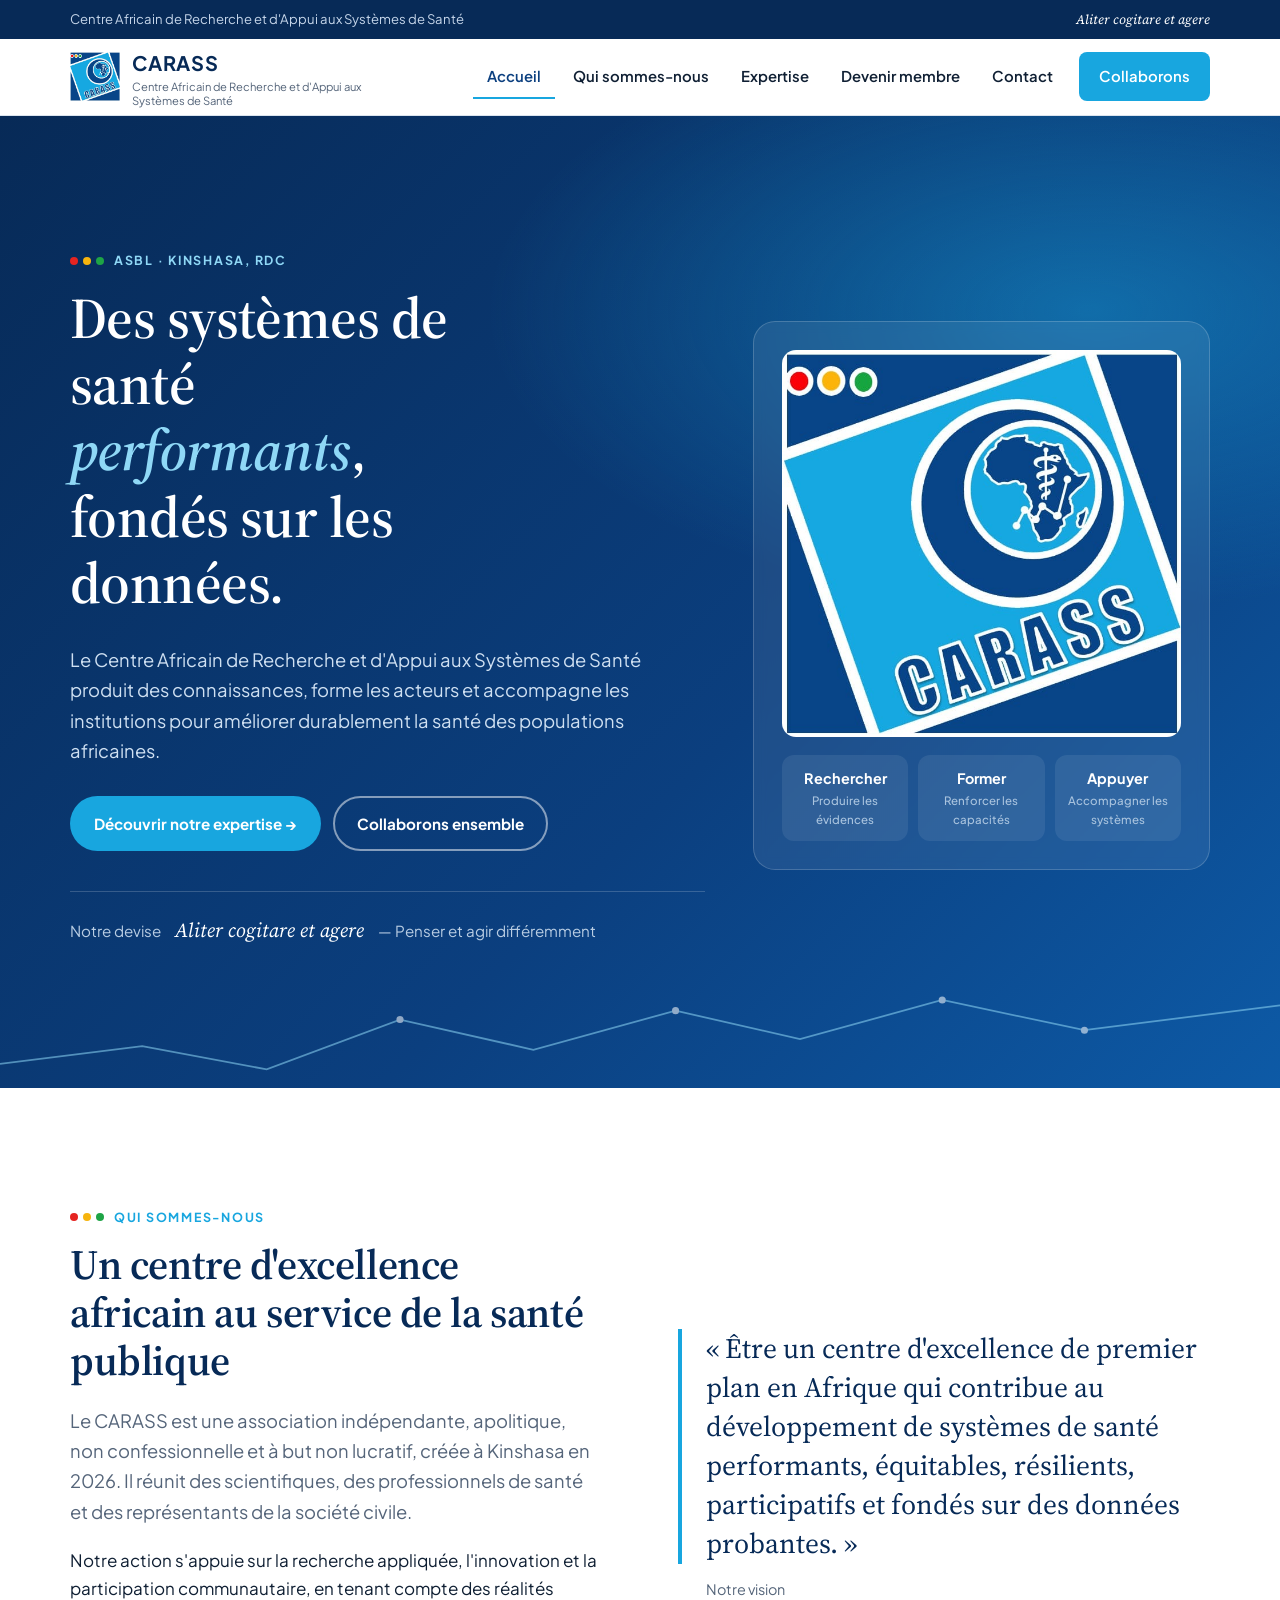
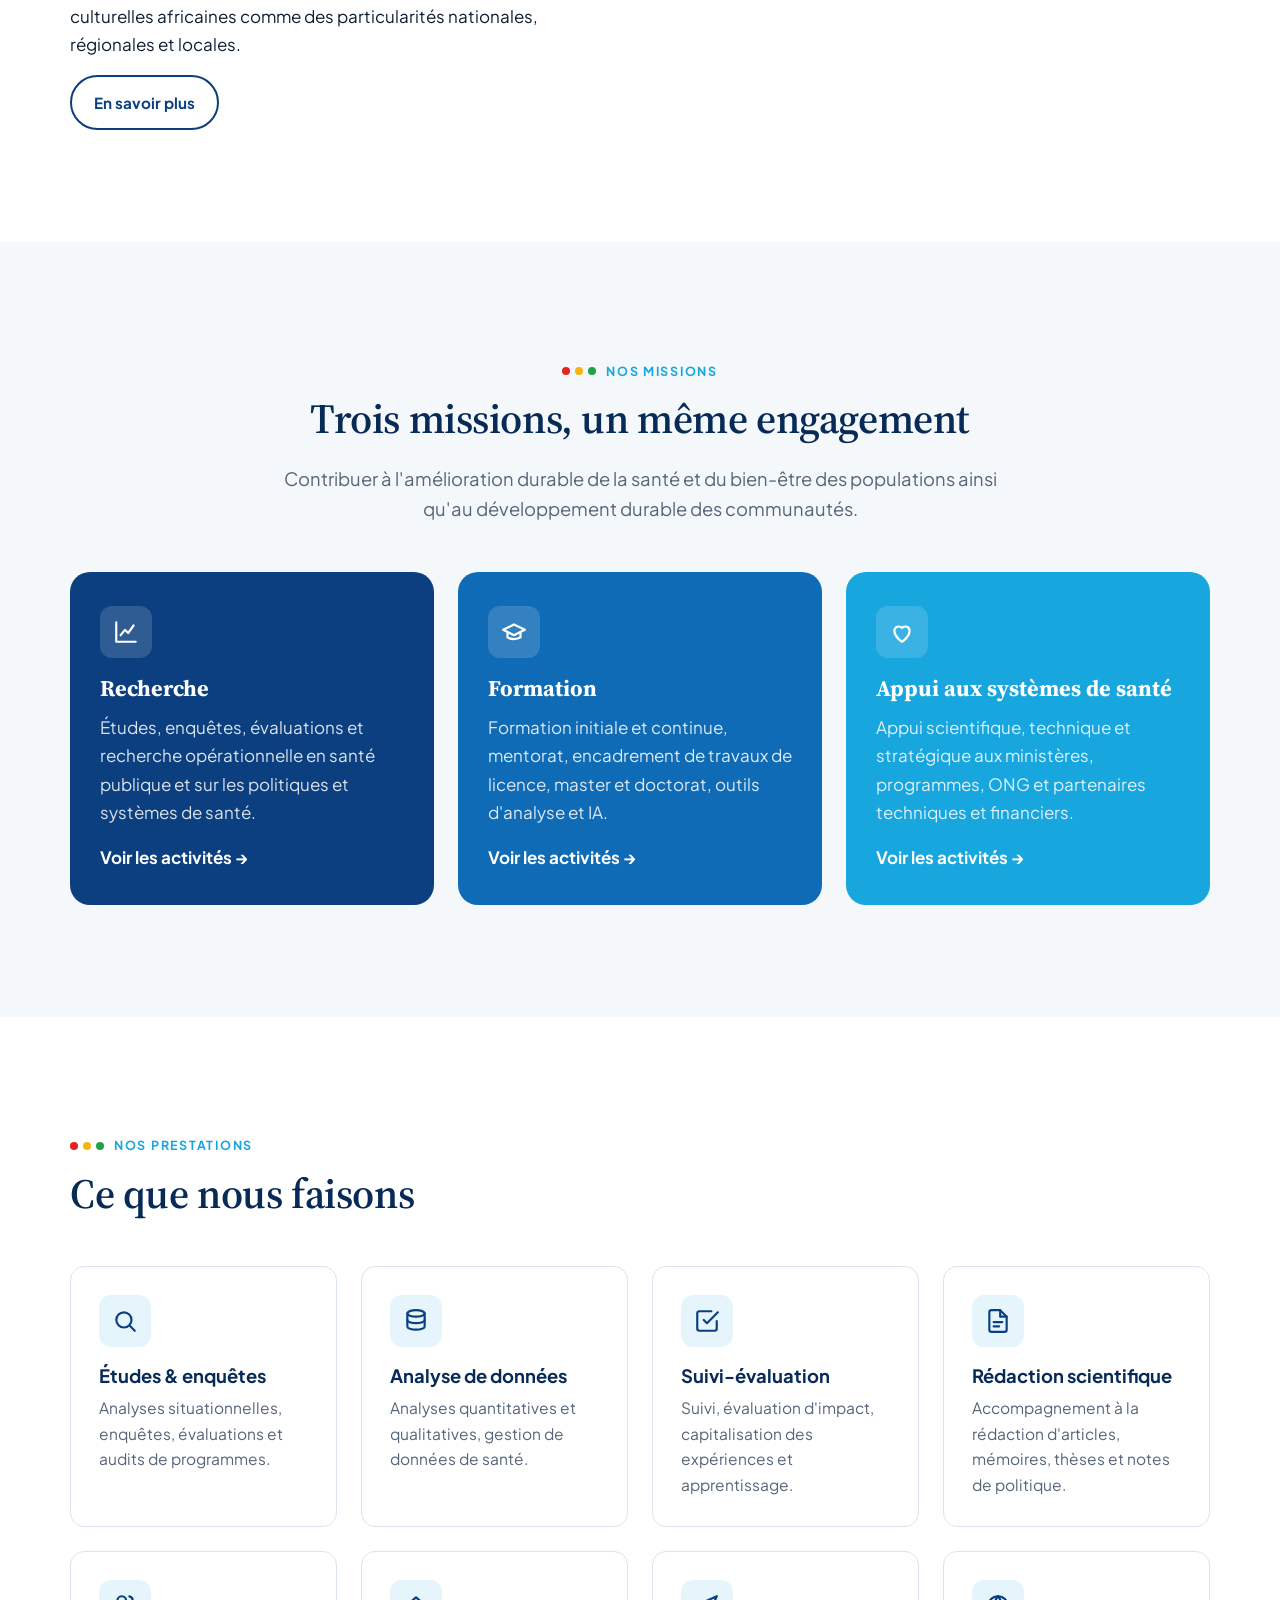
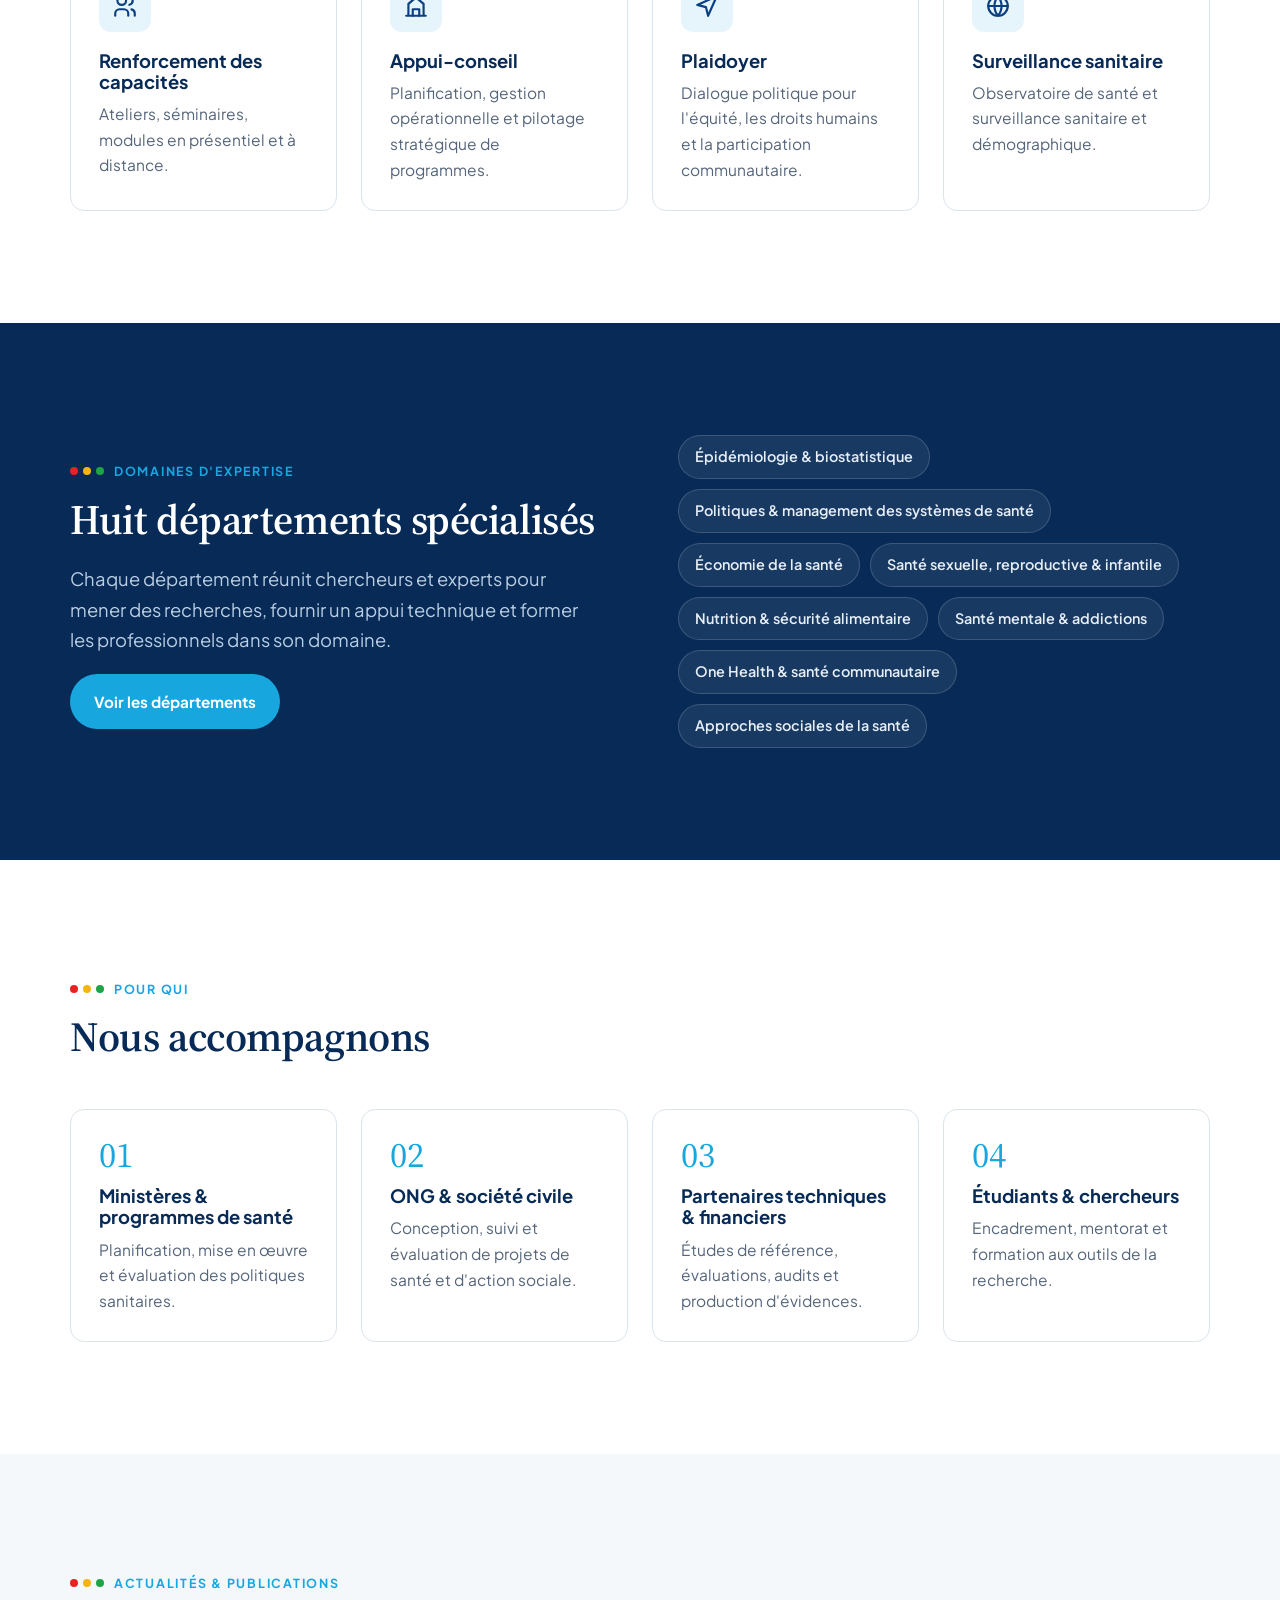
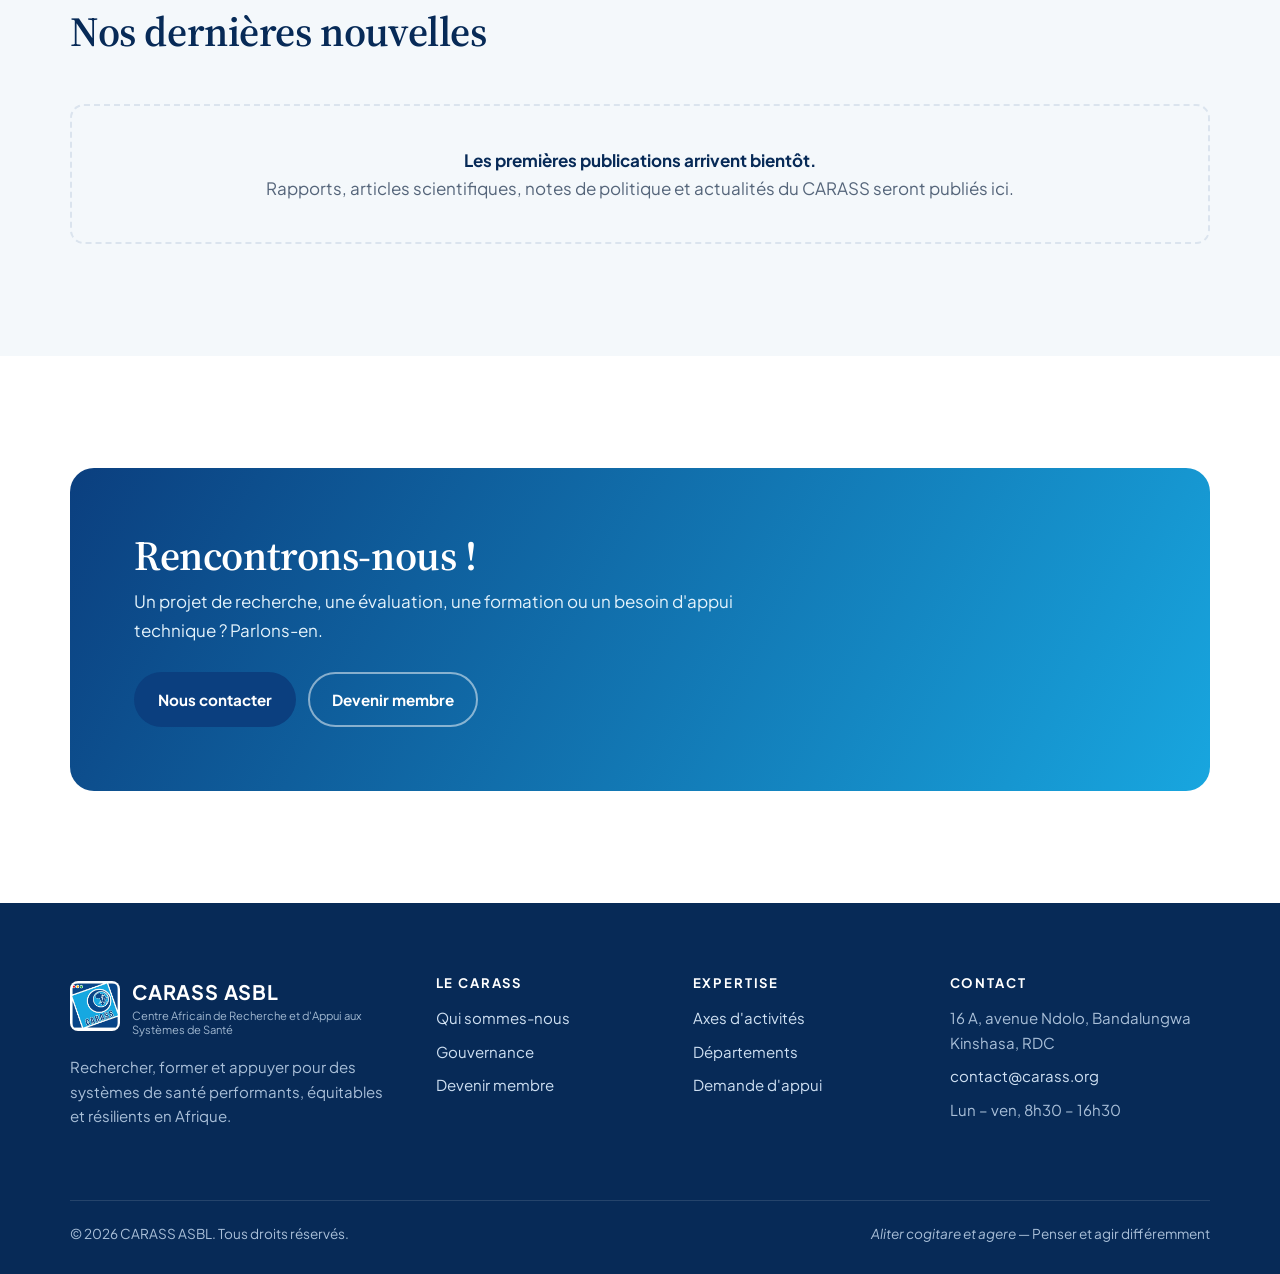
==== index.html @ b2ff38f4 "Site web CARASS ASBL Co-Authored-By: Claude Opus 5.5 <noreply@anthropic.com>" ====
<!doctype html>
<html lang="fr">
<head>
<meta charset="utf-8">
<meta name="viewport" content="width=device-width, initial-scale=1">
<title>Accueil · CARASS ASBL</title>
<meta name="description" content="Centre Africain de Recherche et d'Appui aux Systèmes de Santé (CARASS ASBL) — recherche, formation et appui aux systèmes de santé en RDC et en Afrique.">
<link rel="icon" href="assets/logo.jpg">
<link rel="preconnect" href="https://fonts.googleapis.com">
<link rel="preconnect" href="https://fonts.gstatic.com" crossorigin>
<link href="https://fonts.googleapis.com/css2?family=Plus+Jakarta+Sans:wght@400;500;600;700&family=Source+Serif+4:ital,opsz,wght@0,8..60,500;0,8..60,600;1,8..60,500&display=swap" rel="stylesheet">
<link rel="stylesheet" href="assets/style.css">
</head>
<body>
<div class="topbar"><div class="container"><span>Centre Africain de Recherche et d'Appui aux Systèmes de Santé</span><span><em>Aliter cogitare et agere</em></span></div></div>
<header class="header">
  <div class="container">
    <a class="brand" href="index.html"><img src="assets/logo.jpg" alt="" width="50" height="50"><span><strong>CARASS</strong><small>Centre Africain de Recherche et d'Appui aux Systèmes de Santé</small></span></a>
    <button class="nav-toggle" aria-label="Ouvrir le menu" aria-expanded="false"><svg width="22" height="22" viewBox="0 0 24 24" fill="none" stroke="currentColor" stroke-width="2" stroke-linecap="round"><path d="M4 7h16M4 12h16M4 17h16"/></svg></button>
    <nav class="nav" aria-label="Navigation principale">
      <ul>
        <li><a href="index.html">Accueil</a></li>
        <li><a href="apropos.html">Qui sommes-nous</a></li>
        <li><a href="expertise.html">Expertise</a></li>
        <li><a href="adhesion.html">Devenir membre</a></li>
        <li><a href="contact.html">Contact</a></li>
        <li><a class="btn btn--primary" href="contact.html">Collaborons</a></li>
      </ul>
    </nav>
  </div>
</header>
<main>
  <section class="hero">
    <div class="container hero__grid">
      <div>
        <span class="eyebrow" style="color:#8fd8f6"><span class="dots"><i></i><i></i><i></i></span> ASBL · Kinshasa, RDC</span>
        <h1>Des systèmes de santé <em>performants</em>, fondés sur les données.</h1>
        <p class="lead">Le Centre Africain de Recherche et d'Appui aux Systèmes de Santé produit des connaissances, forme les acteurs et accompagne les institutions pour améliorer durablement la santé des populations africaines.</p>
        <div class="hero__actions">
          <a class="btn btn--primary" href="expertise.html">Découvrir notre expertise →</a>
          <a class="btn btn--ghost" href="contact.html">Collaborons ensemble</a>
        </div>
        <div class="hero__motto"><span>Notre devise</span><em>Aliter cogitare et agere</em><span>— Penser et agir différemment</span></div>
      </div>
      <div class="hero__card">
        <img src="assets/logo.jpg" alt="Logo du CARASS : carte de l'Afrique avec caducée et polygone de fréquence" width="700" height="676">
        <div class="hero__pillars">
          <div>Rechercher<span>Produire les évidences</span></div>
          <div>Former<span>Renforcer les capacités</span></div>
          <div>Appuyer<span>Accompagner les systèmes</span></div>
        </div>
      </div>
    </div>
    <svg class="hero__wave" viewBox="0 0 1440 120" preserveAspectRatio="none" aria-hidden="true">
      <polyline fill="none" stroke="#8fd8f6" stroke-width="2" points="0,90 160,70 300,96 450,40 600,74 760,30 900,62 1060,18 1220,52 1440,24"/>
      <g fill="#fff"><circle cx="450" cy="40" r="4"/><circle cx="760" cy="30" r="4"/><circle cx="1060" cy="18" r="4"/><circle cx="1220" cy="52" r="4"/></g>
    </svg>
  </section>

  <section class="section">
    <div class="container split">
      <div class="reveal">
        <span class="eyebrow"><span class="dots"><i></i><i></i><i></i></span> Qui sommes-nous</span>
        <h2>Un centre d'excellence africain au service de la santé publique</h2>
        <p class="lead">Le CARASS est une association indépendante, apolitique, non confessionnelle et à but non lucratif, créée à Kinshasa en 2026. Il réunit des scientifiques, des professionnels de santé et des représentants de la société civile.</p>
        <p>Notre action s'appuie sur la recherche appliquée, l'innovation et la participation communautaire, en tenant compte des réalités culturelles africaines comme des particularités nationales, régionales et locales.</p>
        <a class="btn btn--outline" href="apropos.html">En savoir plus</a>
      </div>
      <div class="reveal">
        <blockquote class="quote">« Être un centre d'excellence de premier plan en Afrique qui contribue au développement de systèmes de santé performants, équitables, résilients, participatifs et fondés sur des données probantes. »</blockquote>
        <p style="margin:14px 0 0 28px;color:var(--muted);font-size:.9rem">Notre vision</p>
      </div>
    </div>
  </section>

  <section class="section section--alt">
    <div class="container">
      <div class="section-head section-head--center reveal">
        <span class="eyebrow"><span class="dots"><i></i><i></i><i></i></span> Nos missions</span>
        <h2>Trois missions, un même engagement</h2>
        <p class="lead">Contribuer à l'amélioration durable de la santé et du bien-être des populations ainsi qu'au développement durable des communautés.</p>
      </div>
      <div class="grid grid--3">
        <article class="mission mission--1 reveal">
          <div class="card__icon"><svg viewBox="0 0 24 24" fill="none" stroke="currentColor" stroke-width="2" stroke-linecap="round" stroke-linejoin="round"><path d="M3 3v18h18"/><path d="M7 15l4-5 3 3 5-7"/></svg></div>
          <h3>Recherche</h3>
          <p>Études, enquêtes, évaluations et recherche opérationnelle en santé publique et sur les politiques et systèmes de santé.</p>
          <a href="expertise.html#axes">Voir les activités →</a>
        </article>
        <article class="mission mission--2 reveal">
          <div class="card__icon"><svg viewBox="0 0 24 24" fill="none" stroke="currentColor" stroke-width="2" stroke-linecap="round" stroke-linejoin="round"><path d="M22 10L12 5 2 10l10 5 10-5z"/><path d="M6 12v5c3 2 9 2 12 0v-5"/></svg></div>
          <h3>Formation</h3>
          <p>Formation initiale et continue, mentorat, encadrement de travaux de licence, master et doctorat, outils d'analyse et IA.</p>
          <a href="expertise.html#axes">Voir les activités →</a>
        </article>
        <article class="mission mission--3 reveal">
          <div class="card__icon"><svg viewBox="0 0 24 24" fill="none" stroke="currentColor" stroke-width="2" stroke-linecap="round" stroke-linejoin="round"><path d="M12 21s-7-4.35-7-10a4 4 0 0 1 7-2.65A4 4 0 0 1 19 11c0 5.65-7 10-7 10z"/></svg></div>
          <h3>Appui aux systèmes de santé</h3>
          <p>Appui scientifique, technique et stratégique aux ministères, programmes, ONG et partenaires techniques et financiers.</p>
          <a href="expertise.html#axes">Voir les activités →</a>
        </article>
      </div>
    </div>
  </section>

  <section class="section">
    <div class="container">
      <div class="section-head reveal">
        <span class="eyebrow"><span class="dots"><i></i><i></i><i></i></span> Nos prestations</span>
        <h2>Ce que nous faisons</h2>
      </div>
      <div class="grid grid--4">
        <div class="card reveal"><div class="card__icon"><svg viewBox="0 0 24 24" fill="none" stroke="currentColor" stroke-width="2" stroke-linecap="round" stroke-linejoin="round"><circle cx="11" cy="11" r="7"/><path d="M21 21l-4.3-4.3"/></svg></div><h3>Études &amp; enquêtes</h3><p>Analyses situationnelles, enquêtes, évaluations et audits de programmes.</p></div>
        <div class="card reveal"><div class="card__icon"><svg viewBox="0 0 24 24" fill="none" stroke="currentColor" stroke-width="2" stroke-linecap="round" stroke-linejoin="round"><ellipse cx="12" cy="5" rx="8" ry="3"/><path d="M4 5v6c0 1.7 3.6 3 8 3s8-1.3 8-3V5"/><path d="M4 11v6c0 1.7 3.6 3 8 3s8-1.3 8-3v-6"/></svg></div><h3>Analyse de données</h3><p>Analyses quantitatives et qualitatives, gestion de données de santé.</p></div>
        <div class="card reveal"><div class="card__icon"><svg viewBox="0 0 24 24" fill="none" stroke="currentColor" stroke-width="2" stroke-linecap="round" stroke-linejoin="round"><path d="M9 11l3 3L22 4"/><path d="M21 12v7a2 2 0 0 1-2 2H5a2 2 0 0 1-2-2V5a2 2 0 0 1 2-2h11"/></svg></div><h3>Suivi-évaluation</h3><p>Suivi, évaluation d'impact, capitalisation des expériences et apprentissage.</p></div>
        <div class="card reveal"><div class="card__icon"><svg viewBox="0 0 24 24" fill="none" stroke="currentColor" stroke-width="2" stroke-linecap="round" stroke-linejoin="round"><path d="M14 2H6a2 2 0 0 0-2 2v16a2 2 0 0 0 2 2h12a2 2 0 0 0 2-2V8z"/><path d="M14 2v6h6M8 13h8M8 17h5"/></svg></div><h3>Rédaction scientifique</h3><p>Accompagnement à la rédaction d'articles, mémoires, thèses et notes de politique.</p></div>
        <div class="card reveal"><div class="card__icon"><svg viewBox="0 0 24 24" fill="none" stroke="currentColor" stroke-width="2" stroke-linecap="round" stroke-linejoin="round"><circle cx="9" cy="7" r="4"/><path d="M3 21v-2a4 4 0 0 1 4-4h4a4 4 0 0 1 4 4v2"/><path d="M16 3.1a4 4 0 0 1 0 7.8M21 21v-2a4 4 0 0 0-3-3.9"/></svg></div><h3>Renforcement des capacités</h3><p>Ateliers, séminaires, modules en présentiel et à distance.</p></div>
        <div class="card reveal"><div class="card__icon"><svg viewBox="0 0 24 24" fill="none" stroke="currentColor" stroke-width="2" stroke-linecap="round" stroke-linejoin="round"><path d="M3 21h18M5 21V10l7-6 7 6v11"/><path d="M9 21v-6h6v6"/></svg></div><h3>Appui-conseil</h3><p>Planification, gestion opérationnelle et pilotage stratégique de programmes.</p></div>
        <div class="card reveal"><div class="card__icon"><svg viewBox="0 0 24 24" fill="none" stroke="currentColor" stroke-width="2" stroke-linecap="round" stroke-linejoin="round"><path d="M3 11l18-8-8 18-2-8-8-2z"/></svg></div><h3>Plaidoyer</h3><p>Dialogue politique pour l'équité, les droits humains et la participation communautaire.</p></div>
        <div class="card reveal"><div class="card__icon"><svg viewBox="0 0 24 24" fill="none" stroke="currentColor" stroke-width="2" stroke-linecap="round" stroke-linejoin="round"><circle cx="12" cy="12" r="9"/><path d="M3 12h18M12 3a14 14 0 0 1 0 18M12 3a14 14 0 0 0 0 18"/></svg></div><h3>Surveillance sanitaire</h3><p>Observatoire de santé et surveillance sanitaire et démographique.</p></div>
      </div>
    </div>
  </section>

  <section class="section section--navy">
    <div class="container split">
      <div class="reveal">
        <span class="eyebrow"><span class="dots"><i></i><i></i><i></i></span> Domaines d'expertise</span>
        <h2>Huit départements spécialisés</h2>
        <p class="lead">Chaque département réunit chercheurs et experts pour mener des recherches, fournir un appui technique et former les professionnels dans son domaine.</p>
        <a class="btn btn--primary" href="expertise.html#departements">Voir les départements</a>
      </div>
      <div class="chips reveal">
        <span class="chip">Épidémiologie &amp; biostatistique</span>
        <span class="chip">Politiques &amp; management des systèmes de santé</span>
        <span class="chip">Économie de la santé</span>
        <span class="chip">Santé sexuelle, reproductive &amp; infantile</span>
        <span class="chip">Nutrition &amp; sécurité alimentaire</span>
        <span class="chip">Santé mentale &amp; addictions</span>
        <span class="chip">One Health &amp; santé communautaire</span>
        <span class="chip">Approches sociales de la santé</span>
      </div>
    </div>
  </section>

  <section class="section">
    <div class="container">
      <div class="section-head reveal">
        <span class="eyebrow"><span class="dots"><i></i><i></i><i></i></span> Pour qui</span>
        <h2>Nous accompagnons</h2>
      </div>
      <div class="grid grid--4">
        <div class="card reveal"><div class="card__num">01</div><h3>Ministères &amp; programmes de santé</h3><p>Planification, mise en œuvre et évaluation des politiques sanitaires.</p></div>
        <div class="card reveal"><div class="card__num">02</div><h3>ONG &amp; société civile</h3><p>Conception, suivi et évaluation de projets de santé et d'action sociale.</p></div>
        <div class="card reveal"><div class="card__num">03</div><h3>Partenaires techniques &amp; financiers</h3><p>Études de référence, évaluations, audits et production d'évidences.</p></div>
        <div class="card reveal"><div class="card__num">04</div><h3>Étudiants &amp; chercheurs</h3><p>Encadrement, mentorat et formation aux outils de la recherche.</p></div>
      </div>
    </div>
  </section>

  <section class="section section--alt">
    <div class="container">
      <div class="section-head reveal">
        <span class="eyebrow"><span class="dots"><i></i><i></i><i></i></span> Actualités &amp; publications</span>
        <h2>Nos dernières nouvelles</h2>
      </div>
      <div class="empty reveal">
        <p style="margin:0"><strong style="color:var(--navy-deep)">Les premières publications arrivent bientôt.</strong><br>Rapports, articles scientifiques, notes de politique et actualités du CARASS seront publiés ici.</p>
      </div>
    </div>
  </section>

  <section class="section">
    <div class="container">
      <div class="cta reveal">
        <div>
          <h2>Rencontrons-nous !</h2>
          <p>Un projet de recherche, une évaluation, une formation ou un besoin d'appui technique ? Parlons-en.</p>
        </div>
        <div style="display:flex;gap:12px;flex-wrap:wrap">
          <a class="btn btn--dark" href="contact.html">Nous contacter</a>
          <a class="btn btn--ghost" href="adhesion.html">Devenir membre</a>
        </div>
      </div>
    </div>
  </section>
</main>
<footer class="footer">
  <div class="container">
    <div class="footer__grid">
      <div>
        <a class="brand" href="index.html"><img src="assets/logo.jpg" alt="" width="50" height="50"><span><strong>CARASS ASBL</strong><small>Centre Africain de Recherche et d'Appui aux Systèmes de Santé</small></span></a>
        <p style="margin-top:18px">Rechercher, former et appuyer pour des systèmes de santé performants, équitables et résilients en Afrique.</p>
      </div>
      <div><h4>Le CARASS</h4><ul>
        <li><a href="apropos.html">Qui sommes-nous</a></li>
        <li><a href="apropos.html#gouvernance">Gouvernance</a></li>
        <li><a href="adhesion.html">Devenir membre</a></li>
      </ul></div>
      <div><h4>Expertise</h4><ul>
        <li><a href="expertise.html#axes">Axes d'activités</a></li>
        <li><a href="expertise.html#departements">Départements</a></li>
        <li><a href="contact.html">Demande d'appui</a></li>
      </ul></div>
      <div><h4>Contact</h4><ul>
        <li>16 A, avenue Ndolo, Bandalungwa<br>Kinshasa, RDC</li>
        <li><a href="mailto:contact@carass.org">contact@carass.org</a></li>
        <li>Lun – ven, 8h30 – 16h30</li>
      </ul></div>
    </div>
    <div class="footer__bottom"><span>© <span data-year>2026</span> CARASS ASBL. Tous droits réservés.</span><span><em>Aliter cogitare et agere</em> — Penser et agir différemment</span></div>
  </div>
</footer>
<script src="assets/main.js"></script>
</body>
</html>
---- assets/style.css ----
/* CARASS ASBL — feuille de style principale */
:root {
  --navy: #0b3f7f;
  --navy-deep: #072a57;
  --sky: #18a6df;
  --sky-soft: #e6f5fc;
  --ink: #0f1f33;
  --muted: #55657a;
  --line: #dbe4ee;
  --bg: #ffffff;
  --bg-alt: #f4f8fb;
  --red: #e52421;
  --yellow: #f6b40e;
  --green: #1ea446;
  --radius: 14px;
  --max: 1180px;
  --shadow: 0 10px 30px -12px rgba(7, 42, 87, .25);
  --font-sans: "Plus Jakarta Sans", system-ui, -apple-system, "Segoe UI", sans-serif;
  --font-serif: "Source Serif 4", Georgia, serif;
}

*, *::before, *::after { box-sizing: border-box; }
html { scroll-behavior: smooth; }
body {
  margin: 0;
  font-family: var(--font-sans);
  color: var(--ink);
  background: var(--bg);
  line-height: 1.65;
  font-size: 17px;
  -webkit-font-smoothing: antialiased;
}
img { max-width: 100%; height: auto; display: block; }
html, body { overflow-x: clip; }
.grid > *, .split > *, .hero__grid > *, .footer__grid > *, .form .row > * { min-width: 0; }
.brand { min-width: 0; }
a { color: var(--navy); }
h1, h2, h3, h4 { line-height: 1.15; margin: 0 0 .5em; color: var(--navy-deep); }
h1, h2 { font-family: var(--font-serif); font-weight: 600; letter-spacing: -.01em; }
h1 { font-size: clamp(2.2rem, 5vw, 3.6rem); }
h2 { font-size: clamp(1.75rem, 3.4vw, 2.6rem); }
h3 { font-size: 1.15rem; font-weight: 700; }
p { margin: 0 0 1em; }

.container { width: 100%; max-width: var(--max); margin: 0 auto; padding: 0 20px; }
.section { padding: clamp(64px, 9vw, 112px) 0; }
.section--alt { background: var(--bg-alt); }
.section--navy { background: var(--navy-deep); color: #dbe8f6; }
.section--navy h2, .section--navy h3 { color: #fff; }

.eyebrow {
  display: inline-flex; align-items: center; gap: 10px;
  font-size: .78rem; font-weight: 700; letter-spacing: .14em; text-transform: uppercase;
  color: var(--sky); margin-bottom: 14px;
}
.dots { display: inline-flex; gap: 5px; }
.dots i { width: 8px; height: 8px; border-radius: 50%; display: block; }
.dots i:nth-child(1) { background: var(--red); }
.dots i:nth-child(2) { background: var(--yellow); }
.dots i:nth-child(3) { background: var(--green); }
.lead { font-size: 1.15rem; color: var(--muted); max-width: 62ch; }
.section--navy .lead { color: #b9cde3; }

/* ---------- Topbar & header ---------- */
.topbar { background: var(--navy-deep); color: #c6d6ea; font-size: .82rem; }
.topbar .container { display: flex; justify-content: space-between; gap: 16px; padding-top: 8px; padding-bottom: 8px; }
.topbar em { font-family: var(--font-serif); color: #fff; }
.topbar span:last-child { white-space: nowrap; }

.header {
  position: sticky; top: 0; z-index: 50;
  background: rgba(255, 255, 255, .94);
  backdrop-filter: saturate(160%) blur(10px);
  border-bottom: 1px solid var(--line);
}
.header .container { display: flex; align-items: center; justify-content: space-between; height: 76px; }
.brand { display: flex; align-items: center; gap: 12px; text-decoration: none; }
.brand img { width: 50px; height: 50px; object-fit: contain; }
.brand strong { display: block; font-size: 1.25rem; color: var(--navy-deep); letter-spacing: .04em; }
.brand small { display: block; font-size: .7rem; color: var(--muted); line-height: 1.3; max-width: 230px; }

.nav ul { list-style: none; display: flex; gap: 4px; margin: 0; padding: 0; align-items: center; }
.nav a {
  display: block; padding: 10px 14px; border-radius: 8px;
  text-decoration: none; color: var(--ink); font-weight: 600; font-size: .93rem;
}
.nav a:hover { background: var(--sky-soft); color: var(--navy); }
.nav a[aria-current="page"] { color: var(--navy); box-shadow: inset 0 -2px 0 var(--sky); border-radius: 0; }
.nav .btn { margin-left: 8px; }
.nav-toggle {
  display: none; background: none; border: 1px solid var(--line); border-radius: 10px;
  width: 44px; height: 44px; cursor: pointer; color: var(--navy-deep);
}

/* ---------- Buttons ---------- */
.btn {
  display: inline-flex; align-items: center; gap: 8px;
  padding: 13px 22px; border-radius: 999px; border: 2px solid transparent;
  font-weight: 700; font-size: .95rem; text-decoration: none; cursor: pointer;
  transition: transform .15s ease, background .15s ease, color .15s ease;
  font-family: inherit;
}
.btn:hover { transform: translateY(-1px); }
.btn--primary { background: var(--sky); color: #fff !important; }
.btn--primary:hover { background: #0f93c9; }
.btn--dark { background: var(--navy); color: #fff !important; }
.btn--ghost { border-color: rgba(255,255,255,.5); color: #fff; }
.btn--ghost:hover { background: rgba(255,255,255,.1); }
.btn--outline { border-color: var(--navy); color: var(--navy); }
.nav .btn { padding: 10px 18px; }

/* ---------- Hero ---------- */
.hero {
  position: relative; overflow: hidden; color: #fff;
  background:
    radial-gradient(1000px 500px at 85% 20%, rgba(24,166,223,.45), transparent 60%),
    linear-gradient(135deg, var(--navy-deep) 0%, var(--navy) 60%, #0d5aa6 100%);
  padding: clamp(72px, 10vw, 130px) 0 clamp(90px, 11vw, 150px);
}
.hero h1 { color: #fff; max-width: 15ch; }
.hero h1 em { font-style: italic; color: #8fd8f6; }
.hero .lead { color: #cfe0f2; }
.hero__grid { display: grid; grid-template-columns: 1.25fr .9fr; gap: 48px; align-items: center; position: relative; z-index: 1; }
.hero__actions { display: flex; flex-wrap: wrap; gap: 12px; margin-top: 30px; }
.hero__motto {
  margin-top: 40px; padding-top: 22px; border-top: 1px solid rgba(255,255,255,.18);
  display: flex; gap: 14px; align-items: baseline; flex-wrap: wrap; font-size: .95rem; color: #b9cde3;
}
.hero__motto em { font-family: var(--font-serif); font-size: 1.25rem; color: #fff; }
.hero__card {
  background: rgba(255,255,255,.08); border: 1px solid rgba(255,255,255,.18);
  border-radius: 22px; padding: 28px; backdrop-filter: blur(6px);
}
.hero__card img { border-radius: 14px; background: #fff; }
.hero__pillars { display: grid; grid-template-columns: repeat(3, 1fr); gap: 10px; margin-top: 18px; text-align: center; }
.hero__pillars div { background: rgba(255,255,255,.08); border-radius: 12px; padding: 12px 6px; font-weight: 700; font-size: .9rem; }
.hero__pillars span { display: block; font-size: .72rem; font-weight: 500; color: #a9c3de; }
.hero__wave { position: absolute; left: 0; right: 0; bottom: -2px; width: 100%; height: auto; opacity: .55; }

.page-hero {
  background: linear-gradient(135deg, var(--navy-deep), var(--navy));
  color: #fff; padding: clamp(56px, 8vw, 96px) 0; position: relative; overflow: hidden;
}
.page-hero h1 { color: #fff; }
.page-hero .lead { color: #cfe0f2; }
.crumbs { font-size: .85rem; color: #9fbbd8; margin-bottom: 14px; }
.crumbs a { color: #cfe0f2; text-decoration: none; }

/* ---------- Grids & cards ---------- */
.grid { display: grid; gap: 24px; }
.grid--2 { grid-template-columns: repeat(2, 1fr); }
.grid--3 { grid-template-columns: repeat(3, 1fr); }
.grid--4 { grid-template-columns: repeat(4, 1fr); }
.split { display: grid; grid-template-columns: 1fr 1fr; gap: clamp(32px, 6vw, 80px); align-items: center; }
.section-head { max-width: 760px; margin-bottom: 48px; }
.section-head--center { margin-left: auto; margin-right: auto; text-align: center; }
.section-head--center .lead { margin-left: auto; margin-right: auto; }

.card {
  background: #fff; border: 1px solid var(--line); border-radius: var(--radius);
  padding: 28px; transition: border-color .2s ease, box-shadow .2s ease, transform .2s ease;
}
.card:hover { border-color: #b8d6ea; box-shadow: var(--shadow); transform: translateY(-3px); }
.card p { color: var(--muted); margin: 0; font-size: .97rem; }
.card__icon {
  width: 52px; height: 52px; border-radius: 12px; display: grid; place-items: center;
  background: var(--sky-soft); color: var(--navy); margin-bottom: 18px;
}
.card__icon svg { width: 26px; height: 26px; }
.card__num { font-family: var(--font-serif); font-size: 2.2rem; color: var(--sky); line-height: 1; margin-bottom: 12px; }
.card ul { margin: 12px 0 0; padding-left: 18px; color: var(--muted); font-size: .95rem; }
.card ul li { margin-bottom: 6px; }

.mission {
  border-radius: 20px; padding: 34px 30px; color: #fff; position: relative; overflow: hidden;
}
.mission h3 { color: #fff; font-size: 1.4rem; font-family: var(--font-serif); }
.mission p { color: rgba(255,255,255,.85); }
.mission--1 { background: var(--navy); }
.mission--2 { background: #0f6bb5; }
.mission--3 { background: var(--sky); }
.mission .card__icon { background: rgba(255,255,255,.15); color: #fff; }
.mission a { color: #fff; font-weight: 700; text-decoration: none; }

.quote {
  font-family: var(--font-serif); font-size: clamp(1.3rem, 2.4vw, 1.75rem); line-height: 1.4;
  color: var(--navy-deep); border-left: 4px solid var(--sky); padding-left: 24px; margin: 0;
}

.chips { display: flex; flex-wrap: wrap; gap: 10px; }
.chip {
  padding: 9px 16px; border-radius: 999px; background: #fff; border: 1px solid var(--line);
  font-size: .9rem; font-weight: 600; color: var(--navy-deep);
}
.section--navy .chip { background: rgba(255,255,255,.07); border-color: rgba(255,255,255,.16); color: #e6eef8; }

.dept { display: flex; gap: 18px; align-items: flex-start; }
.dept .card__num { font-size: 1.6rem; min-width: 38px; margin: 0; }
.dept h3 { margin-bottom: 4px; }

.values { display: grid; grid-template-columns: repeat(3, 1fr); gap: 0; border: 1px solid var(--line); border-radius: var(--radius); overflow: hidden; background: #fff; }
.values div { padding: 30px; border-right: 1px solid var(--line); }
.values div:last-child { border-right: 0; }
.values strong { font-family: var(--font-serif); font-size: 1.6rem; color: var(--navy); display: block; margin-bottom: 6px; }
.values span { color: var(--muted); font-size: .95rem; }

.list-check { list-style: none; padding: 0; margin: 0; }
.list-check li { position: relative; padding: 10px 0 10px 34px; border-bottom: 1px solid var(--line); }
.list-check li:last-child { border-bottom: 0; }
.list-check li::before {
  content: ""; position: absolute; left: 0; top: 15px; width: 20px; height: 20px; border-radius: 50%;
  background: var(--sky-soft) url("data:image/svg+xml,%3Csvg xmlns='http://www.w3.org/2000/svg' viewBox='0 0 24 24' fill='none' stroke='%230b3f7f' stroke-width='3' stroke-linecap='round' stroke-linejoin='round'%3E%3Cpath d='M5 12l5 5L20 7'/%3E%3C/svg%3E") center/12px no-repeat;
}

/* Organigramme */
.org { display: grid; gap: 14px; }
.org__row { display: flex; gap: 14px; justify-content: center; flex-wrap: wrap; }
.org__box {
  background: #fff; border: 1px solid var(--line); border-radius: 12px; padding: 16px 20px;
  text-align: center; min-width: 200px; flex: 1; max-width: 300px;
}
.org__box strong { display: block; color: var(--navy-deep); }
.org__box span { font-size: .85rem; color: var(--muted); }
.org__box--top { background: var(--navy); border-color: var(--navy); }
.org__box--top strong { color: #fff; }
.org__box--top span { color: #b9cde3; }

/* Accordion */
details.acc { border: 1px solid var(--line); border-radius: 12px; background: #fff; margin-bottom: 12px; }
details.acc summary {
  cursor: pointer; list-style: none; padding: 20px 24px; font-weight: 700; color: var(--navy-deep);
  display: flex; justify-content: space-between; align-items: center; gap: 16px;
}
details.acc summary::-webkit-details-marker { display: none; }
details.acc summary::after { content: "+"; font-size: 1.5rem; color: var(--sky); line-height: 1; }
details.acc[open] summary::after { content: "–"; }
details.acc .acc__body { padding: 0 24px 20px; color: var(--muted); }
details.acc .acc__body ul { margin: 0; padding-left: 20px; }
details.acc .acc__body li { margin-bottom: 6px; }

/* CTA band */
.cta {
  border-radius: 24px; padding: clamp(36px, 6vw, 64px);
  background: linear-gradient(120deg, var(--navy) 0%, var(--sky) 100%);
  color: #fff; display: flex; justify-content: space-between; align-items: center; gap: 28px; flex-wrap: wrap;
}
.cta h2 { color: #fff; margin: 0 0 8px; }
.cta p { margin: 0; color: #e3f2fb; max-width: 56ch; }

/* Forms */
.form { display: grid; gap: 16px; }
.form .row { display: grid; grid-template-columns: 1fr 1fr; gap: 16px; }
.form label { display: block; font-weight: 600; font-size: .9rem; margin-bottom: 6px; color: var(--navy-deep); }
.form input, .form select, .form textarea {
  width: 100%; padding: 13px 14px; border-radius: 10px; border: 1px solid #c8d5e2;
  font: inherit; font-size: .97rem; background: #fff; color: var(--ink);
}
.form input:focus, .form select:focus, .form textarea:focus { outline: 3px solid rgba(24,166,223,.25); border-color: var(--sky); }
.form textarea { min-height: 140px; resize: vertical; }
.form-note { font-size: .85rem; color: var(--muted); }
.form-status { display: none; padding: 14px 16px; border-radius: 10px; background: #e8f7ee; color: #146c34; font-weight: 600; }

.info-item { display: flex; gap: 16px; padding: 18px 0; border-bottom: 1px solid var(--line); }
.info-item:last-child { border-bottom: 0; }
.info-item .card__icon { margin: 0; flex-shrink: 0; }
.info-item strong { display: block; color: var(--navy-deep); }
.info-item span { color: var(--muted); }

.map { border: 0; width: 100%; height: 360px; border-radius: var(--radius); }

.empty {
  border: 2px dashed var(--line); border-radius: var(--radius); padding: 40px; text-align: center; color: var(--muted);
}

/* ---------- Footer ---------- */
.footer { background: var(--navy-deep); color: #a9bfd8; padding: 72px 0 28px; font-size: .94rem; }
.footer__grid { display: grid; grid-template-columns: 1.5fr 1fr 1fr 1.2fr; gap: 40px; }
.footer h4 { color: #fff; font-size: .82rem; letter-spacing: .14em; text-transform: uppercase; margin-bottom: 16px; }
.footer ul { list-style: none; margin: 0; padding: 0; }
.footer li { margin-bottom: 9px; }
.footer a { color: #cfe0f2; text-decoration: none; }
.footer a:hover { color: #fff; text-decoration: underline; }
.footer .brand strong { color: #fff; }
.footer .brand small { color: #9fb6cf; }
.footer .brand img { background: #fff; border-radius: 8px; padding: 2px; }
.footer__bottom {
  margin-top: 56px; padding-top: 22px; border-top: 1px solid rgba(255,255,255,.12);
  display: flex; justify-content: space-between; gap: 16px; flex-wrap: wrap; font-size: .85rem;
}

/* Reveal animation */
.reveal { opacity: 0; transform: translateY(18px); transition: opacity .6s ease, transform .6s ease; }
.reveal.is-visible { opacity: 1; transform: none; }
@media (prefers-reduced-motion: reduce) {
  .reveal { opacity: 1; transform: none; transition: none; }
  html { scroll-behavior: auto; }
}

/* ---------- Responsive ---------- */
@media (max-width: 1080px) {
  .grid--4 { grid-template-columns: repeat(2, 1fr); }
  .footer__grid { grid-template-columns: 1fr 1fr; }
}
@media (max-width: 960px) {
  .nav-toggle { display: grid; place-items: center; }
  .nav {
    position: fixed; inset: 76px 0 auto 0; background: #fff; border-bottom: 1px solid var(--line);
    padding: 12px 20px 20px; display: none; box-shadow: var(--shadow);
  }
  .nav.is-open { display: block; }
  .nav ul { flex-direction: column; align-items: stretch; }
  .nav a[aria-current="page"] { box-shadow: inset 3px 0 0 var(--sky); }
  .nav .btn { margin: 8px 0 0; justify-content: center; }
  .hero__grid, .split { grid-template-columns: 1fr; }
  .hero__card { max-width: 420px; }
  .grid--3 { grid-template-columns: 1fr 1fr; }
  .values { grid-template-columns: 1fr; }
  .values div { border-right: 0; border-bottom: 1px solid var(--line); }
  .values div:last-child { border-bottom: 0; }
}
@media (max-width: 640px) {
  body { font-size: 16px; }
  .container { padding: 0 16px; }
  .topbar span:first-child { display: none; }
  .topbar .container { justify-content: center; }
  .grid--2, .grid--3, .grid--4, .footer__grid, .form .row { grid-template-columns: 1fr; }
  .brand small { display: none; }
  .card { padding: 22px; }
  .hero__pillars div { font-size: .82rem; }
}
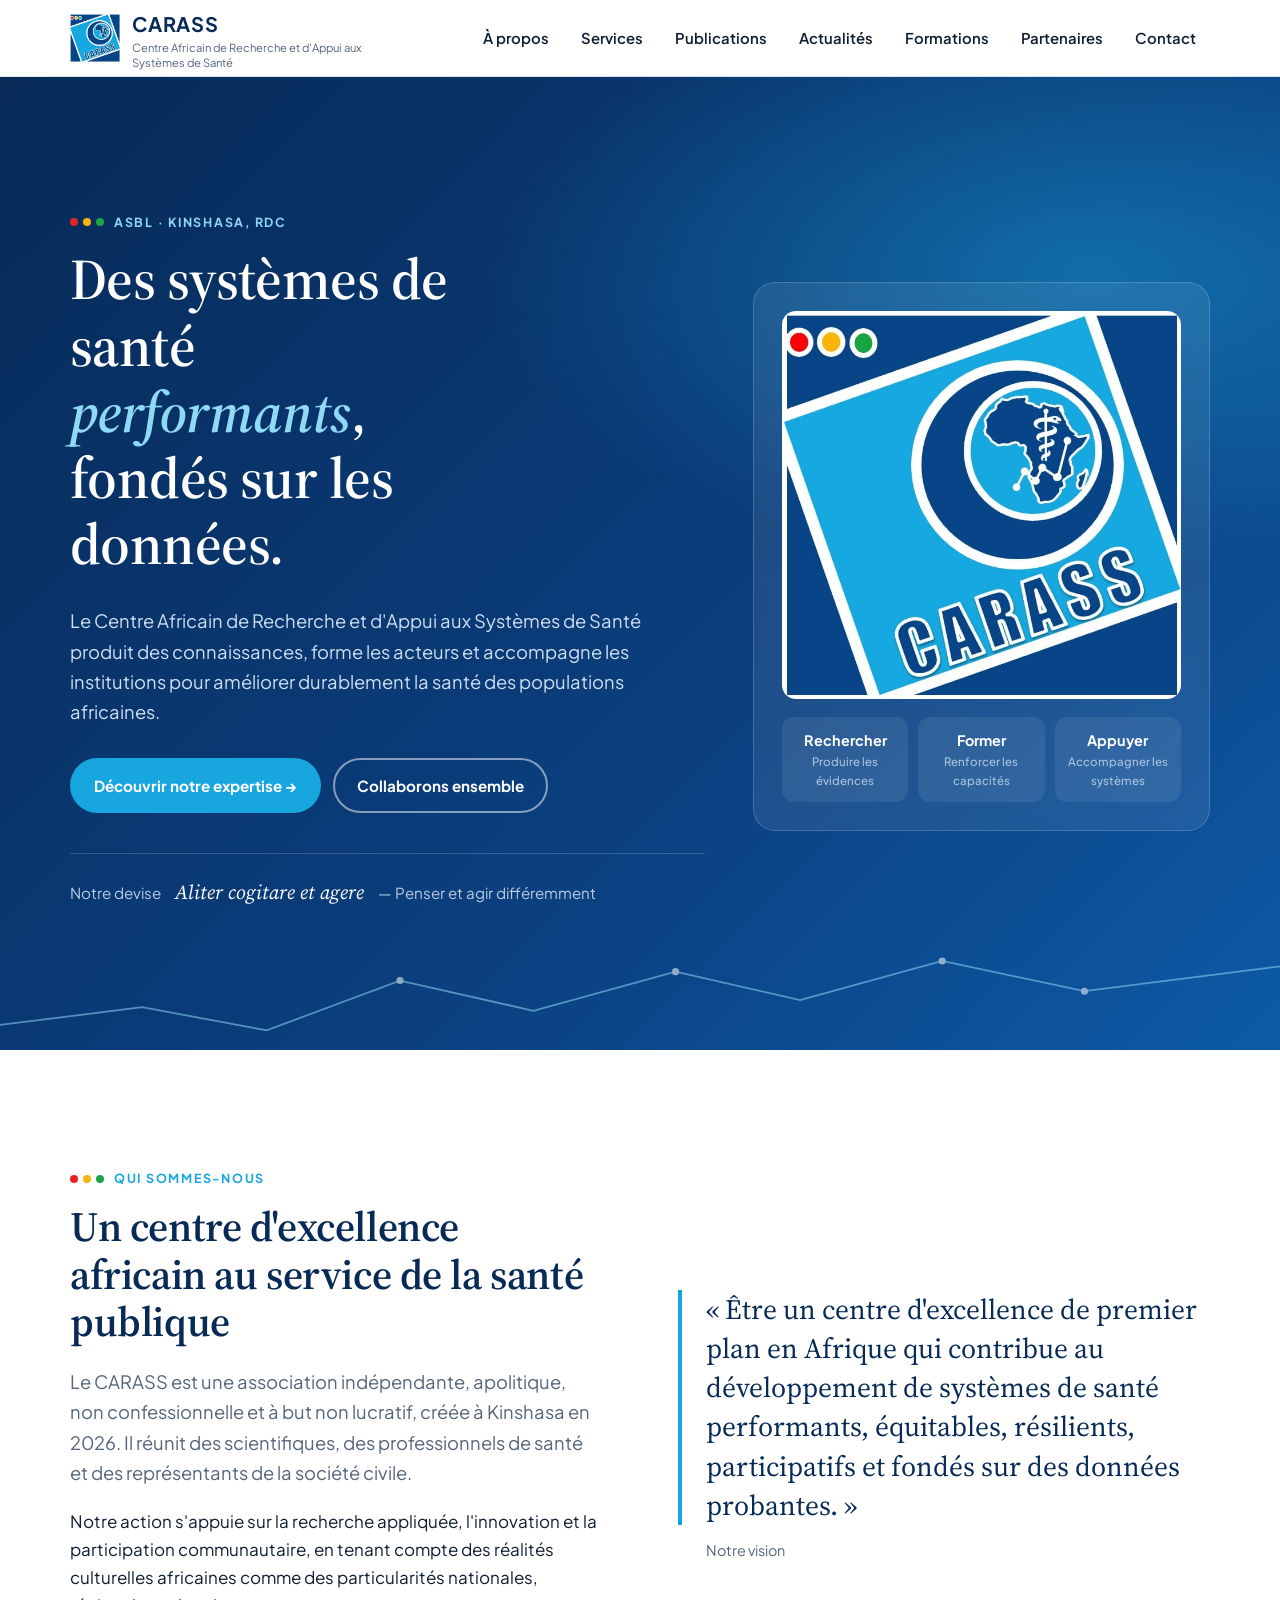
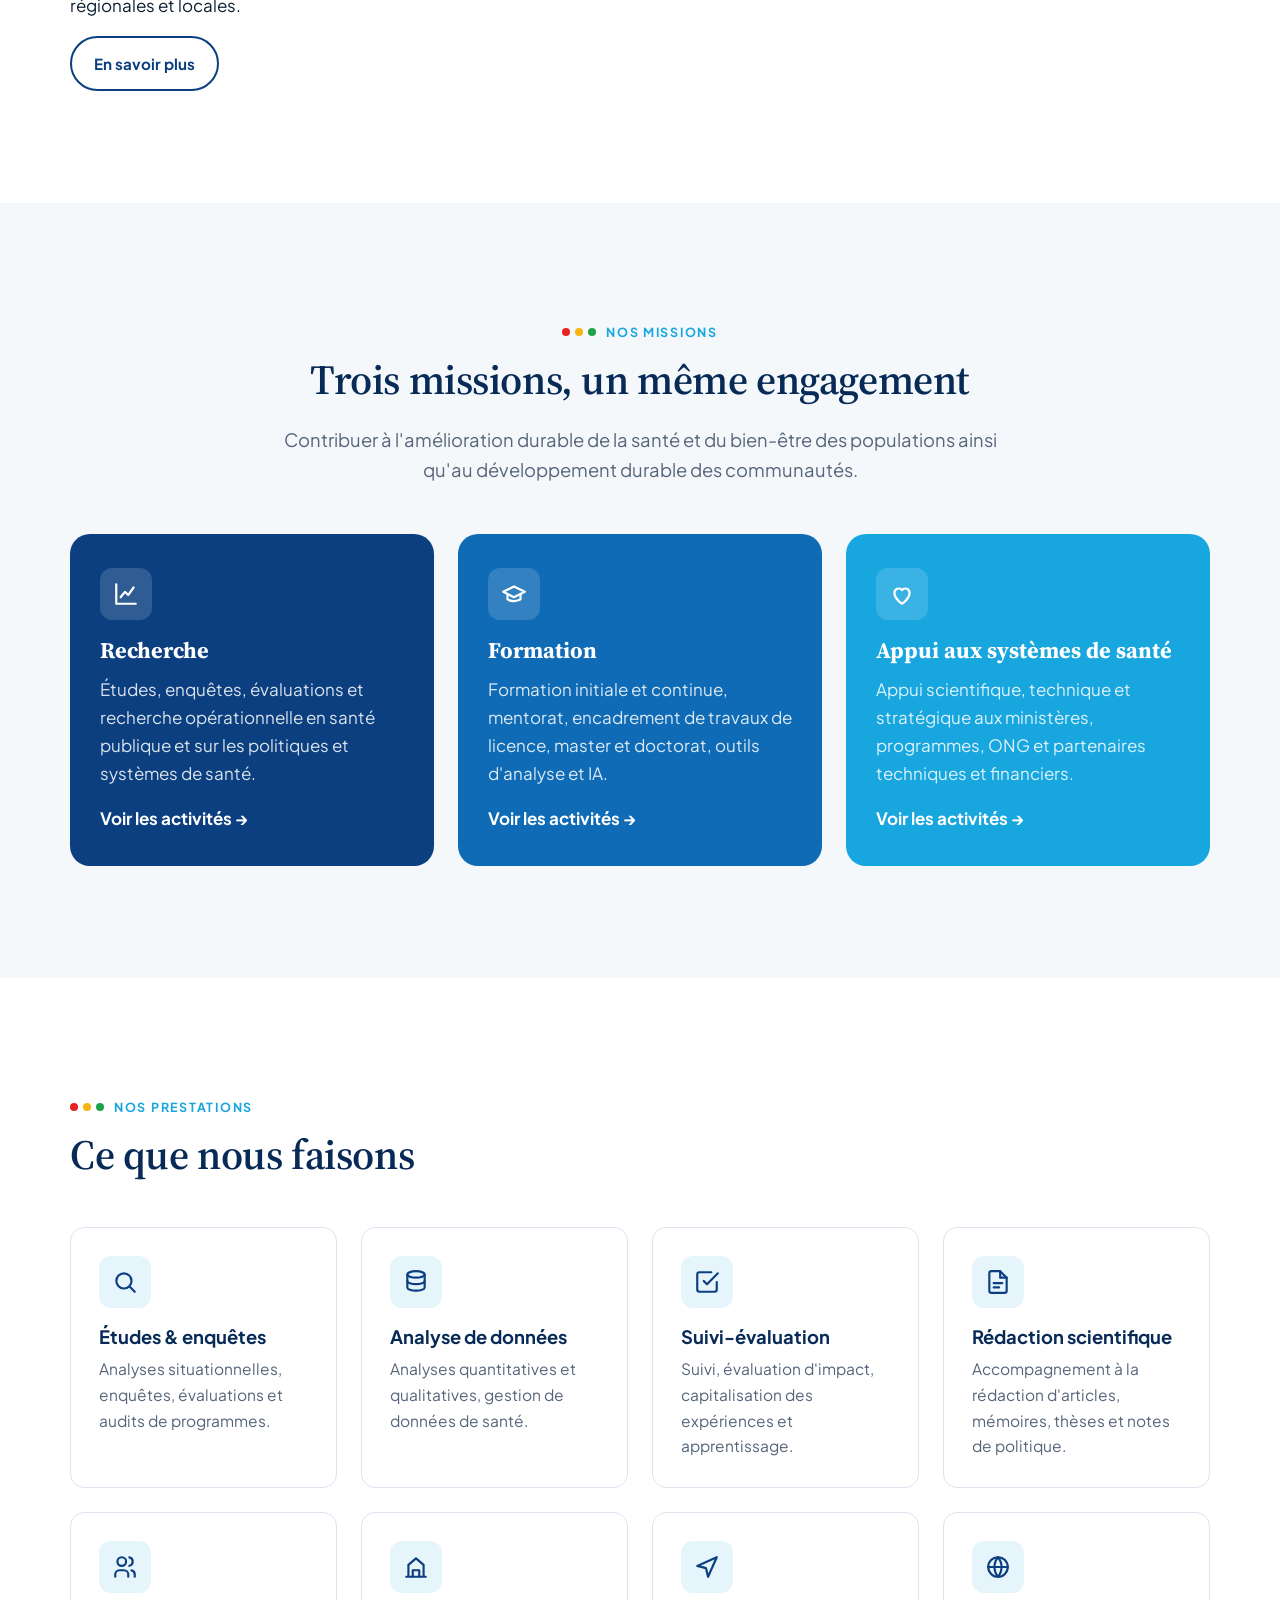
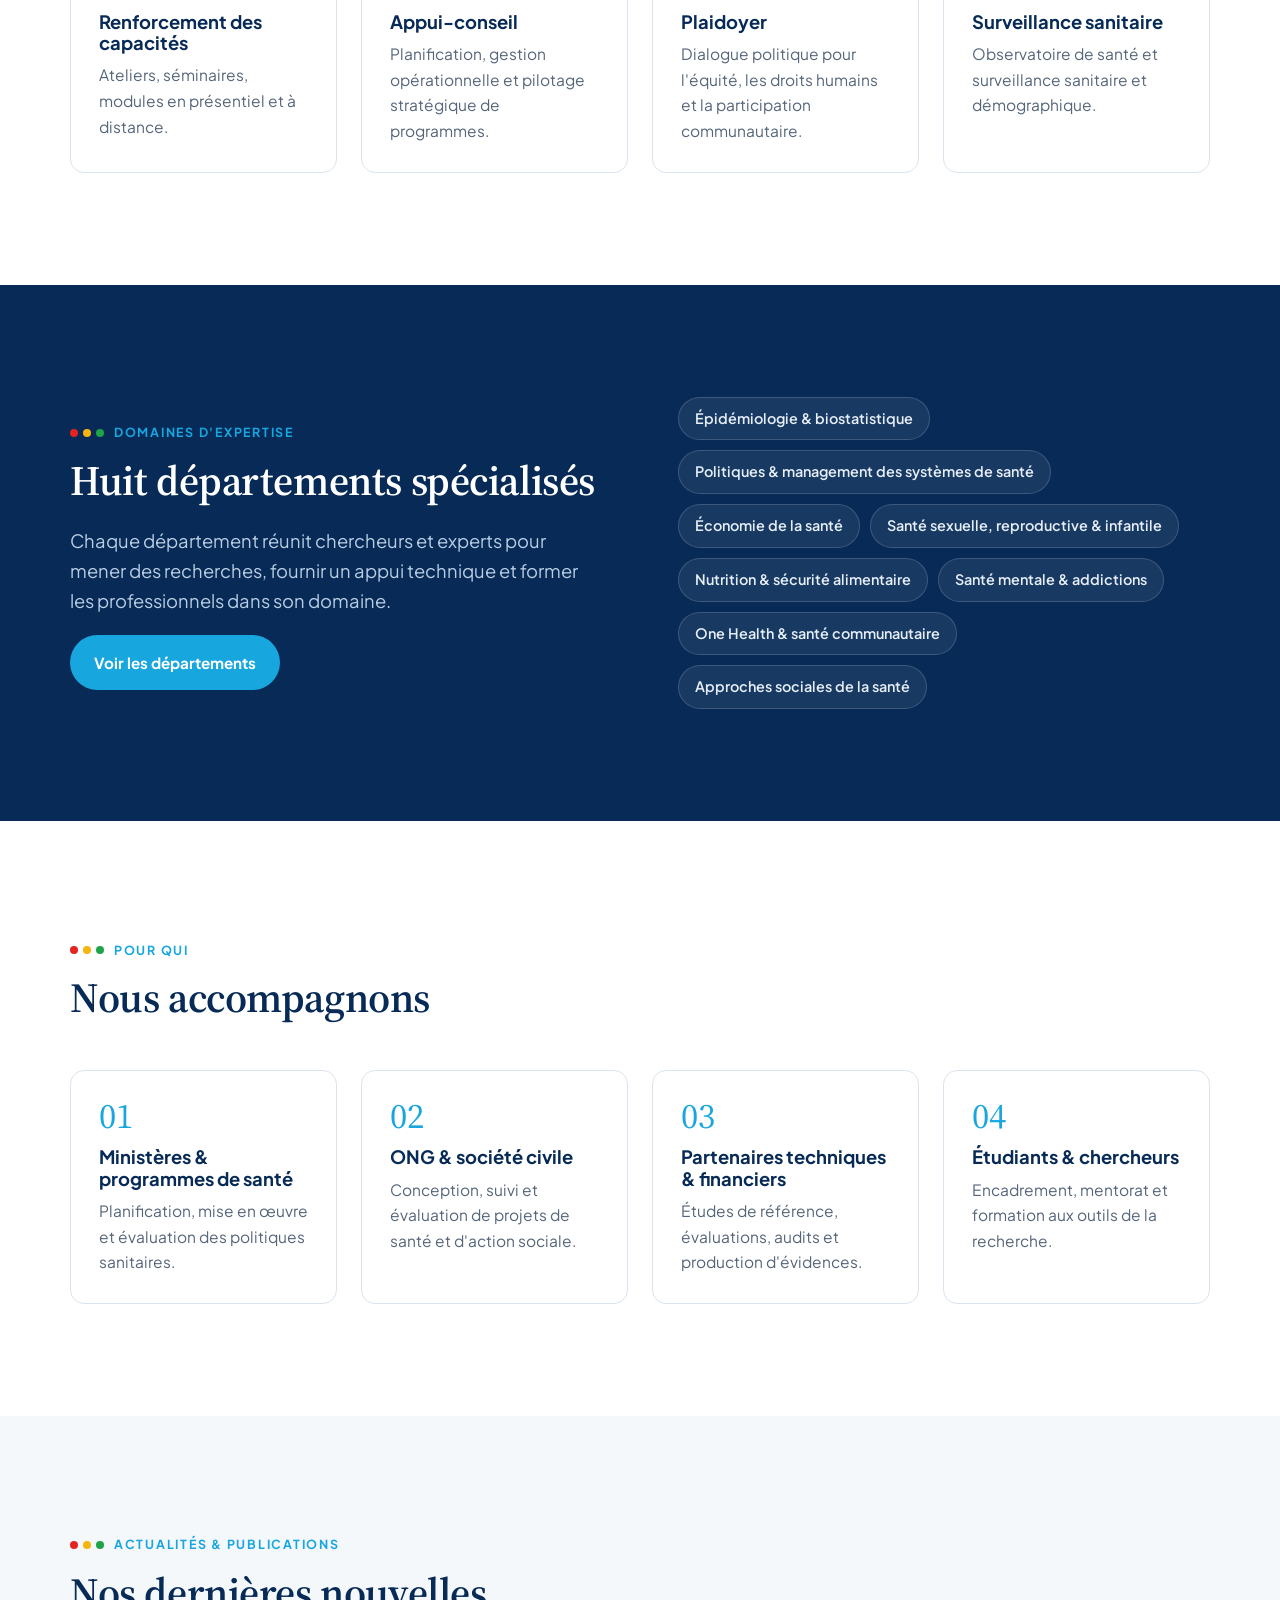
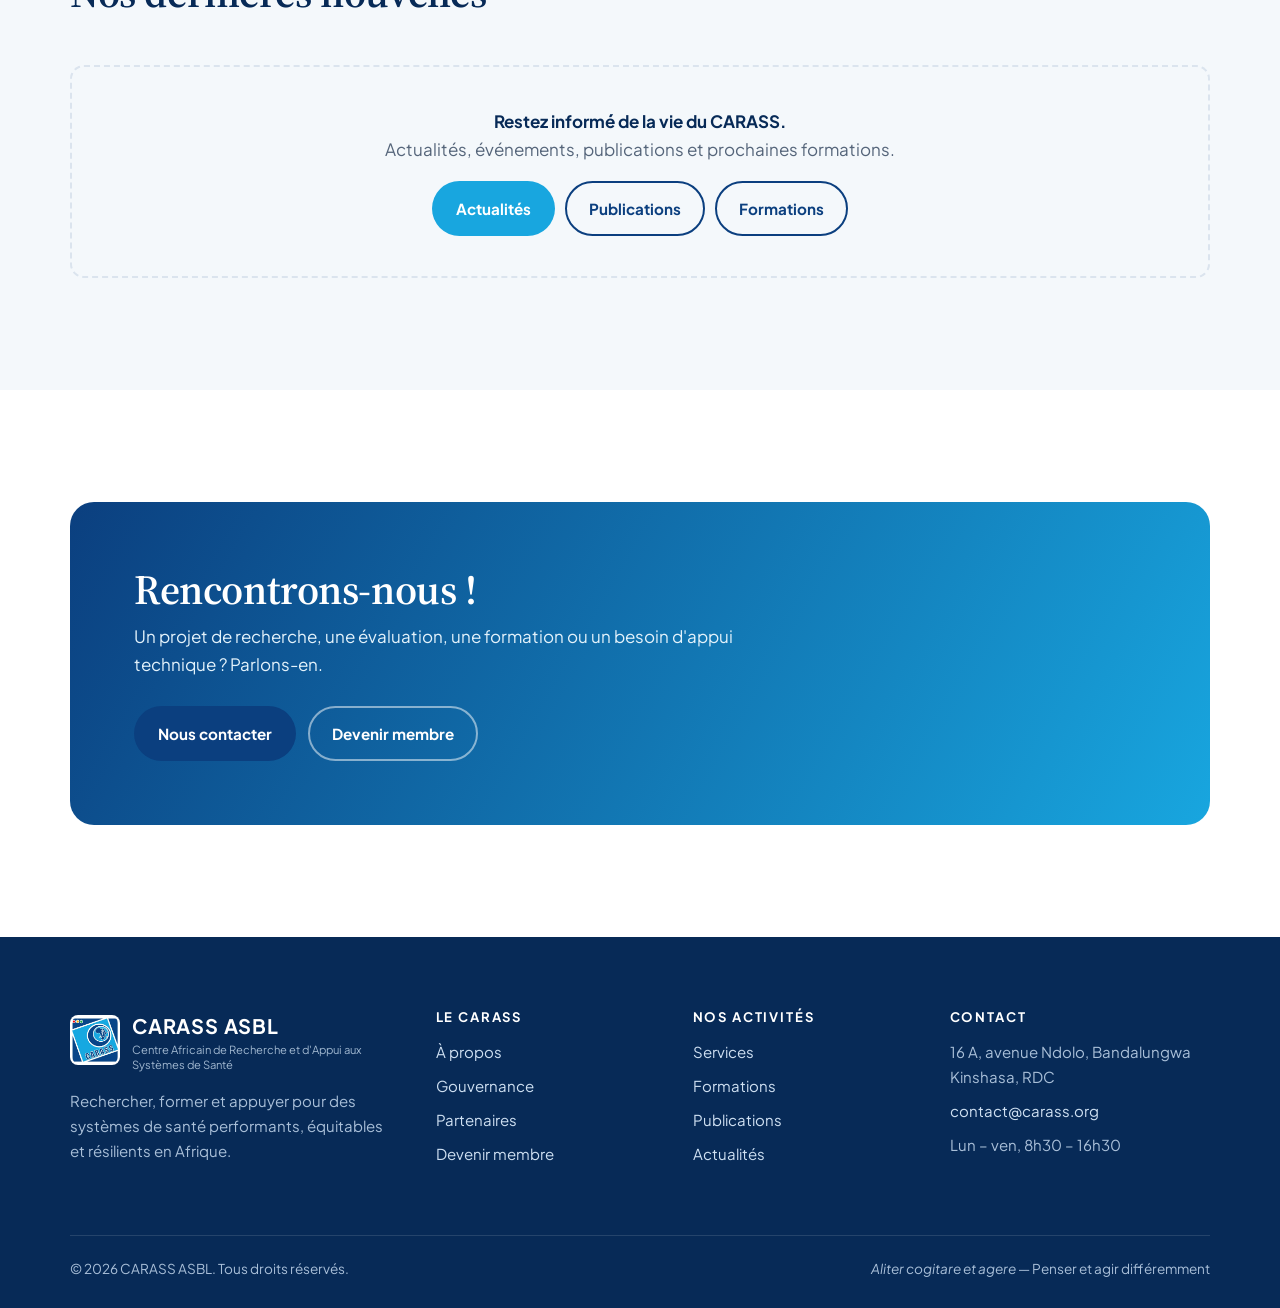
==== commit 58c68489: "Nouveau menu : À propos, Services, Publications, Actualités, Formations, Partenaires, Contact Co-Aut" ====
--- a/index.html
+++ b/index.html
@@ -12,19 +12,19 @@
 <link rel="stylesheet" href="assets/style.css">
 </head>
 <body>
-<div class="topbar"><div class="container"><span>Centre Africain de Recherche et d'Appui aux Systèmes de Santé</span><span><em>Aliter cogitare et agere</em></span></div></div>
 <header class="header">
   <div class="container">
-    <a class="brand" href="index.html"><img src="assets/logo.jpg" alt="" width="50" height="50"><span><strong>CARASS</strong><small>Centre Africain de Recherche et d'Appui aux Systèmes de Santé</small></span></a>
+    <a class="brand" href="index.html" aria-label="CARASS — Accueil"><img src="assets/logo.jpg" alt="" width="50" height="50"><span><strong>CARASS</strong><small>Centre Africain de Recherche et d'Appui aux Systèmes de Santé</small></span></a>
     <button class="nav-toggle" aria-label="Ouvrir le menu" aria-expanded="false"><svg width="22" height="22" viewBox="0 0 24 24" fill="none" stroke="currentColor" stroke-width="2" stroke-linecap="round"><path d="M4 7h16M4 12h16M4 17h16"/></svg></button>
     <nav class="nav" aria-label="Navigation principale">
       <ul>
-        <li><a href="index.html">Accueil</a></li>
-        <li><a href="apropos.html">Qui sommes-nous</a></li>
-        <li><a href="expertise.html">Expertise</a></li>
-        <li><a href="adhesion.html">Devenir membre</a></li>
+        <li><a href="apropos.html">À propos</a></li>
+        <li><a href="services.html">Services</a></li>
+        <li><a href="publications.html">Publications</a></li>
+        <li><a href="actualites.html">Actualités</a></li>
+        <li><a href="formations.html">Formations</a></li>
+        <li><a href="partenaires.html">Partenaires</a></li>
         <li><a href="contact.html">Contact</a></li>
-        <li><a class="btn btn--primary" href="contact.html">Collaborons</a></li>
       </ul>
     </nav>
   </div>
@@ -37,7 +37,7 @@
         <h1>Des systèmes de santé <em>performants</em>, fondés sur les données.</h1>
         <p class="lead">Le Centre Africain de Recherche et d'Appui aux Systèmes de Santé produit des connaissances, forme les acteurs et accompagne les institutions pour améliorer durablement la santé des populations africaines.</p>
         <div class="hero__actions">
-          <a class="btn btn--primary" href="expertise.html">Découvrir notre expertise →</a>
+          <a class="btn btn--primary" href="services.html">Découvrir notre expertise →</a>
           <a class="btn btn--ghost" href="contact.html">Collaborons ensemble</a>
         </div>
         <div class="hero__motto"><span>Notre devise</span><em>Aliter cogitare et agere</em><span>— Penser et agir différemment</span></div>
@@ -85,19 +85,19 @@
           <div class="card__icon"><svg viewBox="0 0 24 24" fill="none" stroke="currentColor" stroke-width="2" stroke-linecap="round" stroke-linejoin="round"><path d="M3 3v18h18"/><path d="M7 15l4-5 3 3 5-7"/></svg></div>
           <h3>Recherche</h3>
           <p>Études, enquêtes, évaluations et recherche opérationnelle en santé publique et sur les politiques et systèmes de santé.</p>
-          <a href="expertise.html#axes">Voir les activités →</a>
+          <a href="services.html#axes">Voir les activités →</a>
         </article>
         <article class="mission mission--2 reveal">
           <div class="card__icon"><svg viewBox="0 0 24 24" fill="none" stroke="currentColor" stroke-width="2" stroke-linecap="round" stroke-linejoin="round"><path d="M22 10L12 5 2 10l10 5 10-5z"/><path d="M6 12v5c3 2 9 2 12 0v-5"/></svg></div>
           <h3>Formation</h3>
           <p>Formation initiale et continue, mentorat, encadrement de travaux de licence, master et doctorat, outils d'analyse et IA.</p>
-          <a href="expertise.html#axes">Voir les activités →</a>
+          <a href="services.html#axes">Voir les activités →</a>
         </article>
         <article class="mission mission--3 reveal">
           <div class="card__icon"><svg viewBox="0 0 24 24" fill="none" stroke="currentColor" stroke-width="2" stroke-linecap="round" stroke-linejoin="round"><path d="M12 21s-7-4.35-7-10a4 4 0 0 1 7-2.65A4 4 0 0 1 19 11c0 5.65-7 10-7 10z"/></svg></div>
           <h3>Appui aux systèmes de santé</h3>
           <p>Appui scientifique, technique et stratégique aux ministères, programmes, ONG et partenaires techniques et financiers.</p>
-          <a href="expertise.html#axes">Voir les activités →</a>
+          <a href="services.html#axes">Voir les activités →</a>
         </article>
       </div>
     </div>
@@ -128,7 +128,7 @@
         <span class="eyebrow"><span class="dots"><i></i><i></i><i></i></span> Domaines d'expertise</span>
         <h2>Huit départements spécialisés</h2>
         <p class="lead">Chaque département réunit chercheurs et experts pour mener des recherches, fournir un appui technique et former les professionnels dans son domaine.</p>
-        <a class="btn btn--primary" href="expertise.html#departements">Voir les départements</a>
+        <a class="btn btn--primary" href="services.html#departements">Voir les départements</a>
       </div>
       <div class="chips reveal">
         <span class="chip">Épidémiologie &amp; biostatistique</span>
@@ -165,7 +165,7 @@
         <h2>Nos dernières nouvelles</h2>
       </div>
       <div class="empty reveal">
-        <p style="margin:0"><strong style="color:var(--navy-deep)">Les premières publications arrivent bientôt.</strong><br>Rapports, articles scientifiques, notes de politique et actualités du CARASS seront publiés ici.</p>
+        <p style="margin:0"><strong style="color:var(--navy-deep)">Restez informé de la vie du CARASS.</strong><br>Actualités, événements, publications et prochaines formations.</p><p style="margin:18px 0 0;display:flex;gap:10px;justify-content:center;flex-wrap:wrap"><a class="btn btn--primary" href="actualites.html">Actualités</a><a class="btn btn--outline" href="publications.html">Publications</a><a class="btn btn--outline" href="formations.html">Formations</a></p>
       </div>
     </div>
   </section>
@@ -193,14 +193,16 @@
         <p style="margin-top:18px">Rechercher, former et appuyer pour des systèmes de santé performants, équitables et résilients en Afrique.</p>
       </div>
       <div><h4>Le CARASS</h4><ul>
-        <li><a href="apropos.html">Qui sommes-nous</a></li>
+        <li><a href="apropos.html">À propos</a></li>
         <li><a href="apropos.html#gouvernance">Gouvernance</a></li>
+        <li><a href="partenaires.html">Partenaires</a></li>
         <li><a href="adhesion.html">Devenir membre</a></li>
       </ul></div>
-      <div><h4>Expertise</h4><ul>
-        <li><a href="expertise.html#axes">Axes d'activités</a></li>
-        <li><a href="expertise.html#departements">Départements</a></li>
-        <li><a href="contact.html">Demande d'appui</a></li>
+      <div><h4>Nos activités</h4><ul>
+        <li><a href="services.html">Services</a></li>
+        <li><a href="formations.html">Formations</a></li>
+        <li><a href="publications.html">Publications</a></li>
+        <li><a href="actualites.html">Actualités</a></li>
       </ul></div>
       <div><h4>Contact</h4><ul>
         <li>16 A, avenue Ndolo, Bandalungwa<br>Kinshasa, RDC</li>
--- a/assets/style.css
+++ b/assets/style.css
@@ -301,7 +301,7 @@
   .grid--4 { grid-template-columns: repeat(2, 1fr); }
   .footer__grid { grid-template-columns: 1fr 1fr; }
 }
-@media (max-width: 960px) {
+@media (max-width: 1120px) {
   .nav-toggle { display: grid; place-items: center; }
   .nav {
     position: fixed; inset: 76px 0 auto 0; background: #fff; border-bottom: 1px solid var(--line);
@@ -311,6 +311,8 @@
   .nav ul { flex-direction: column; align-items: stretch; }
   .nav a[aria-current="page"] { box-shadow: inset 3px 0 0 var(--sky); }
   .nav .btn { margin: 8px 0 0; justify-content: center; }
+}
+@media (max-width: 960px) {
   .hero__grid, .split { grid-template-columns: 1fr; }
   .hero__card { max-width: 420px; }
   .grid--3 { grid-template-columns: 1fr 1fr; }
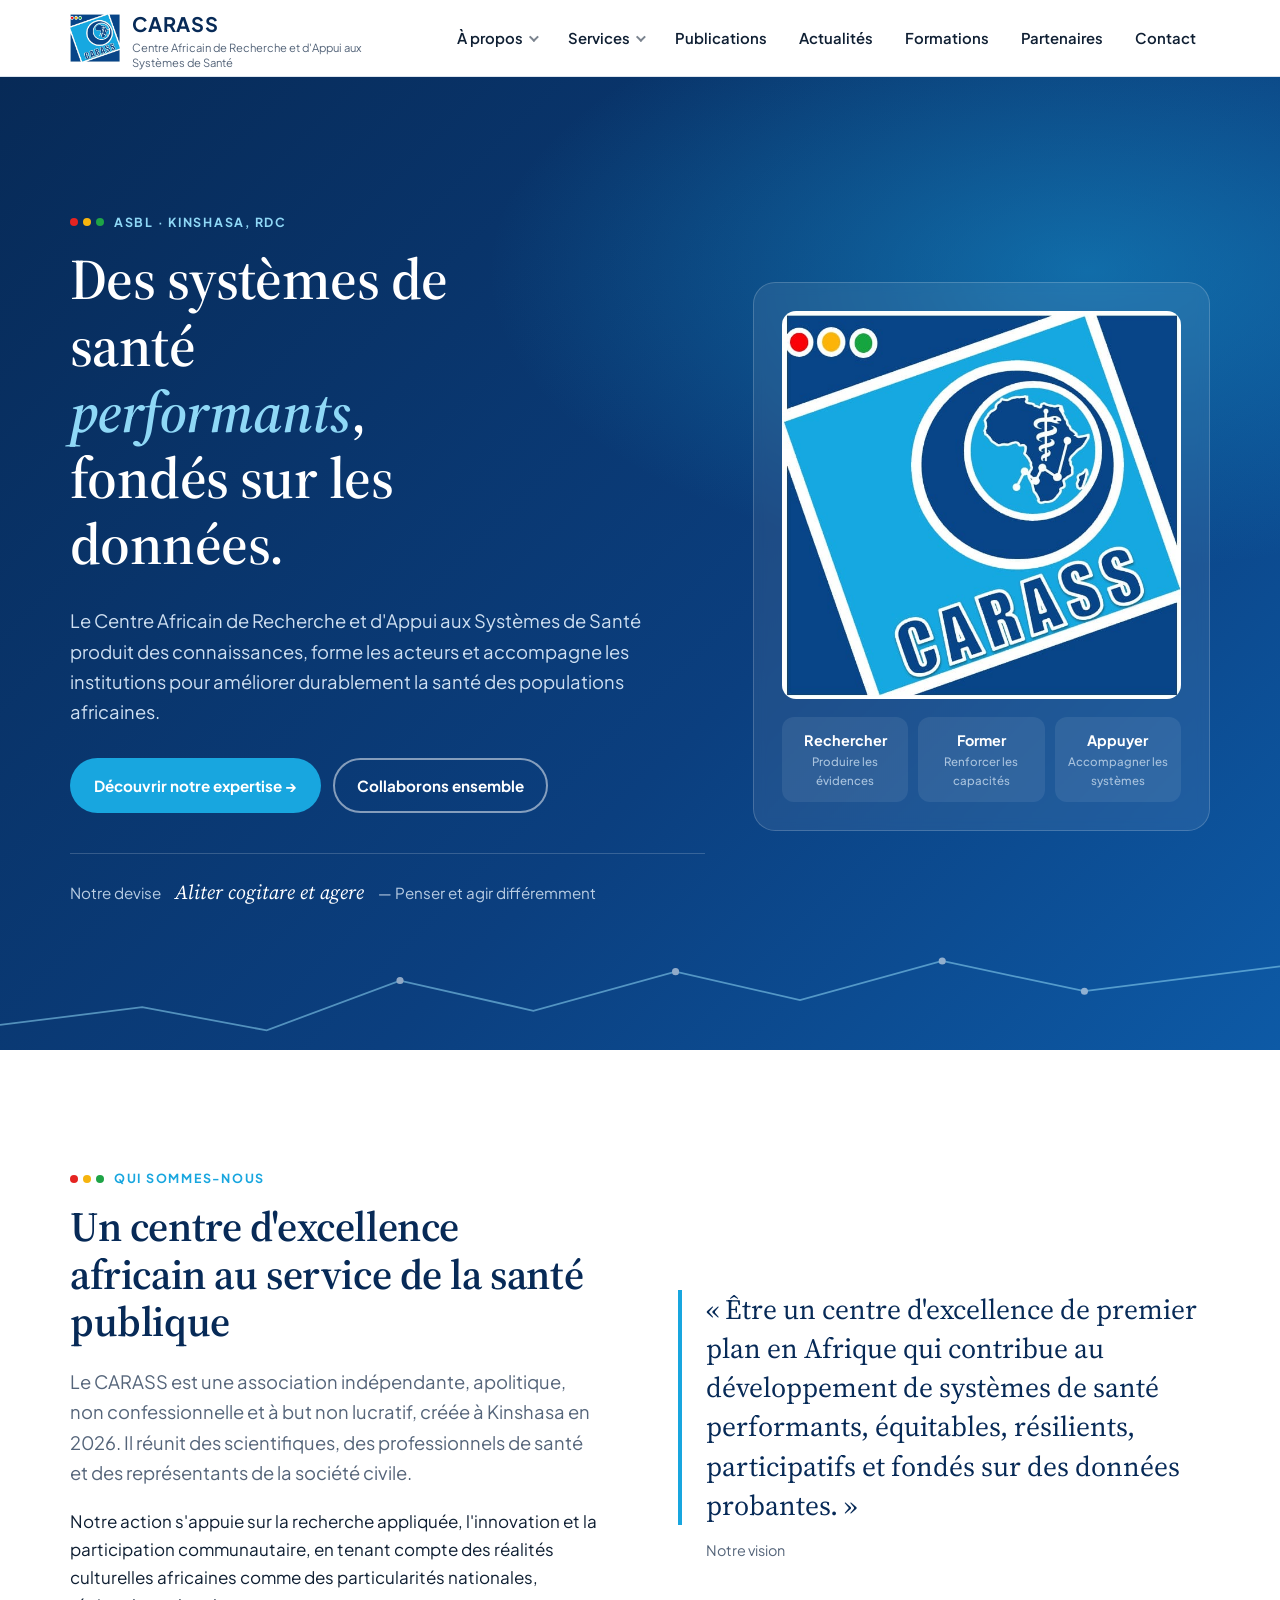
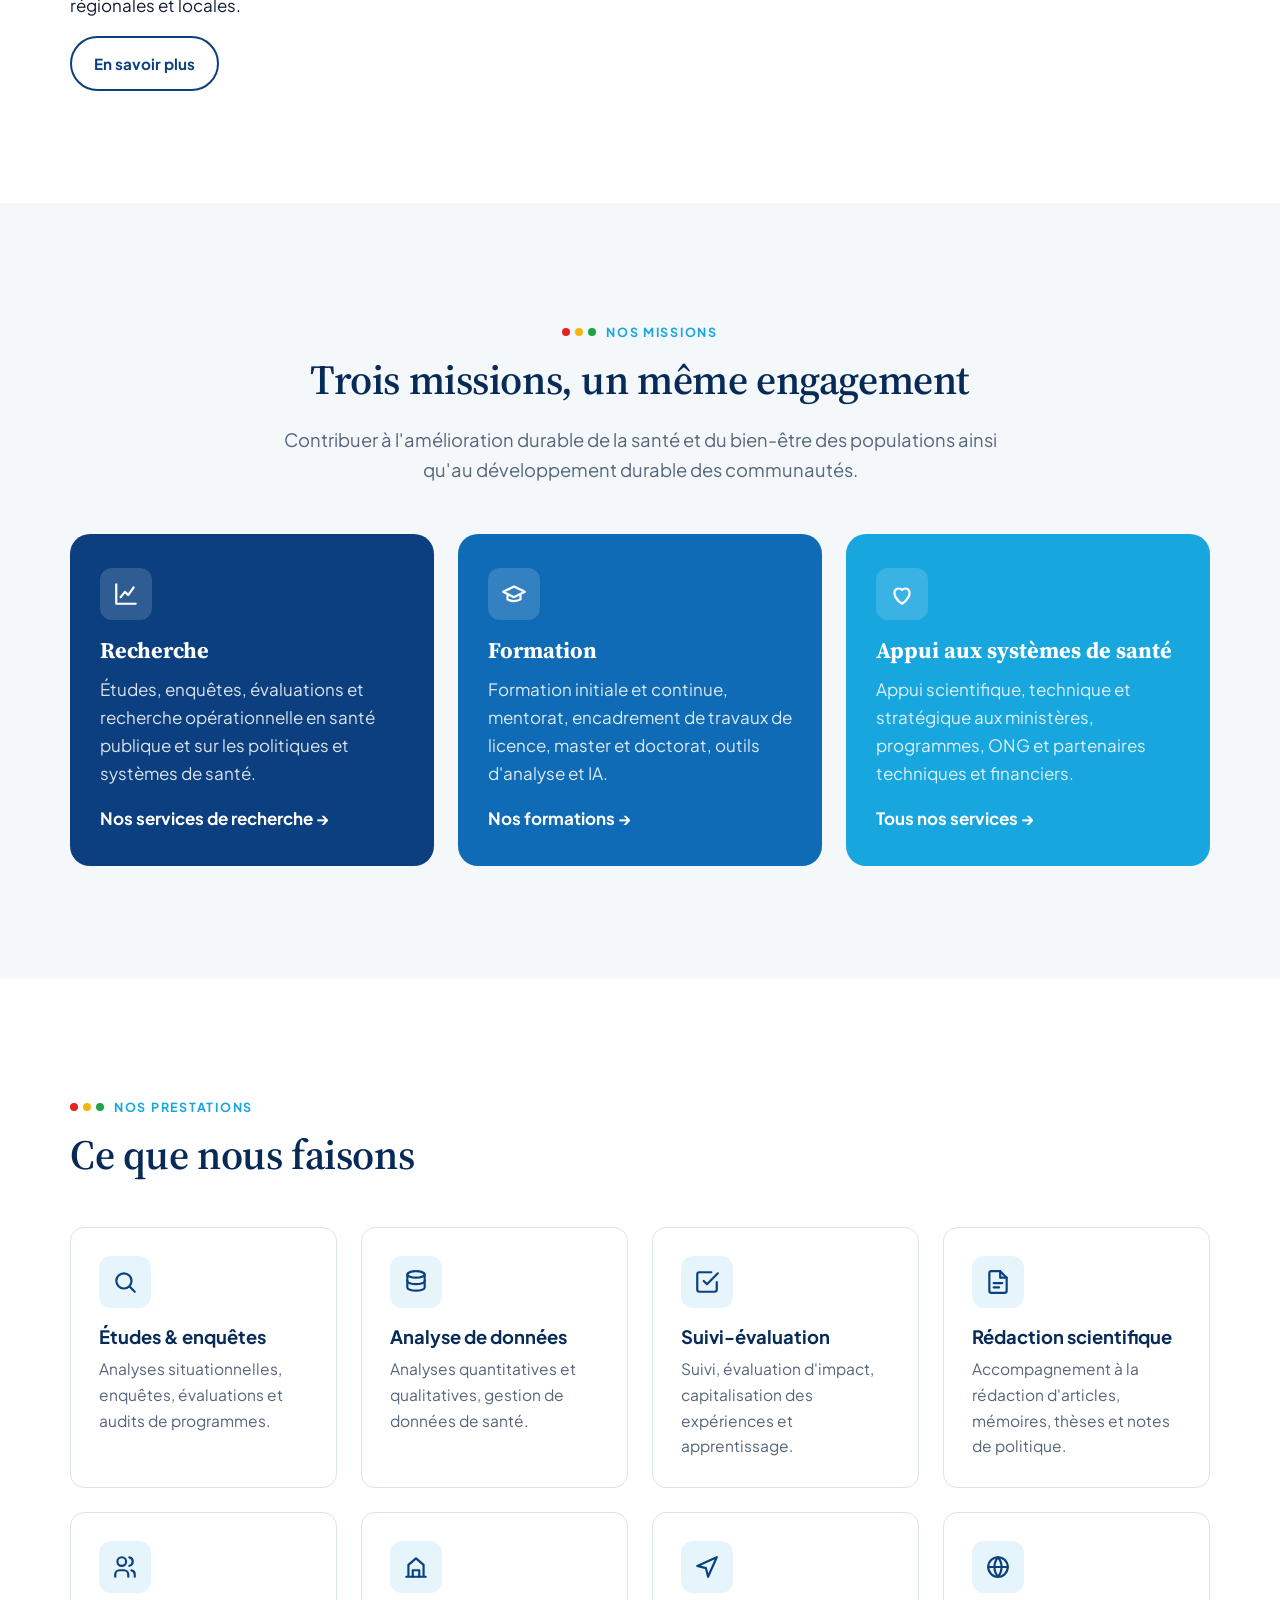
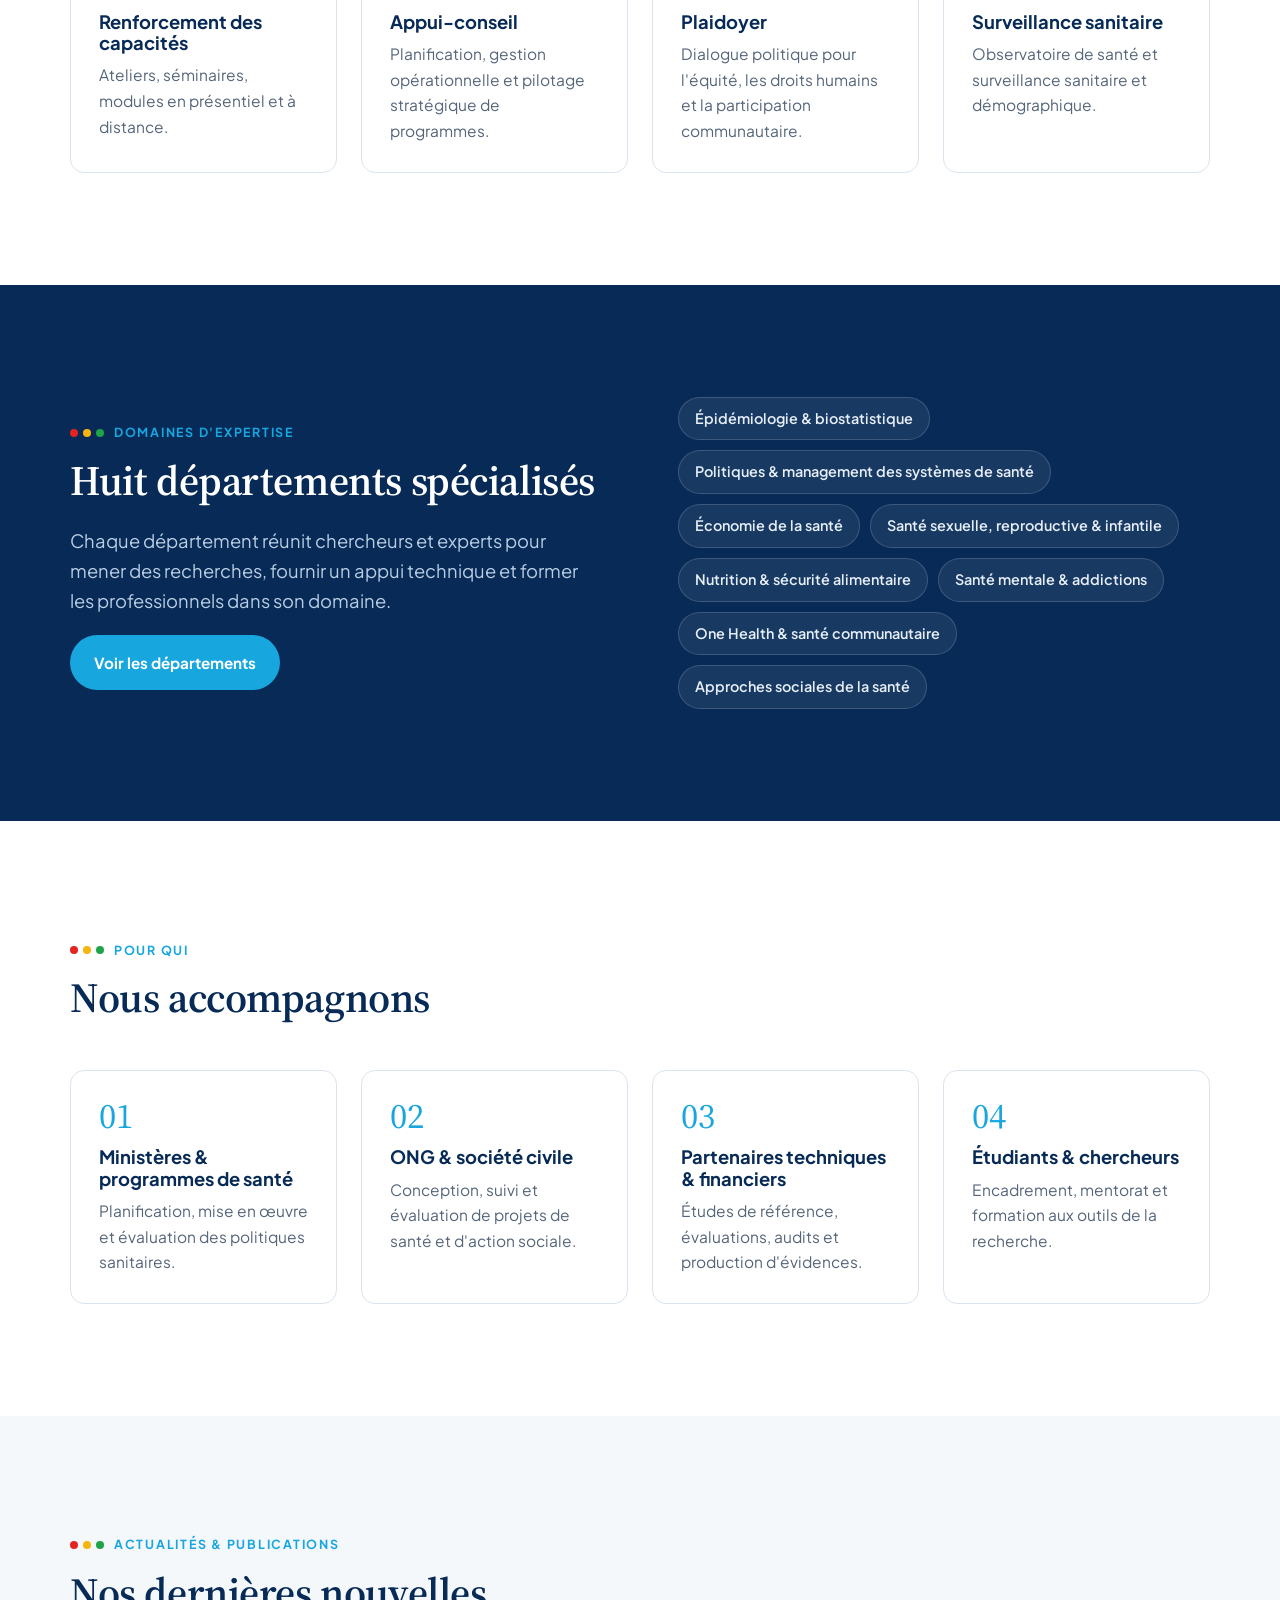
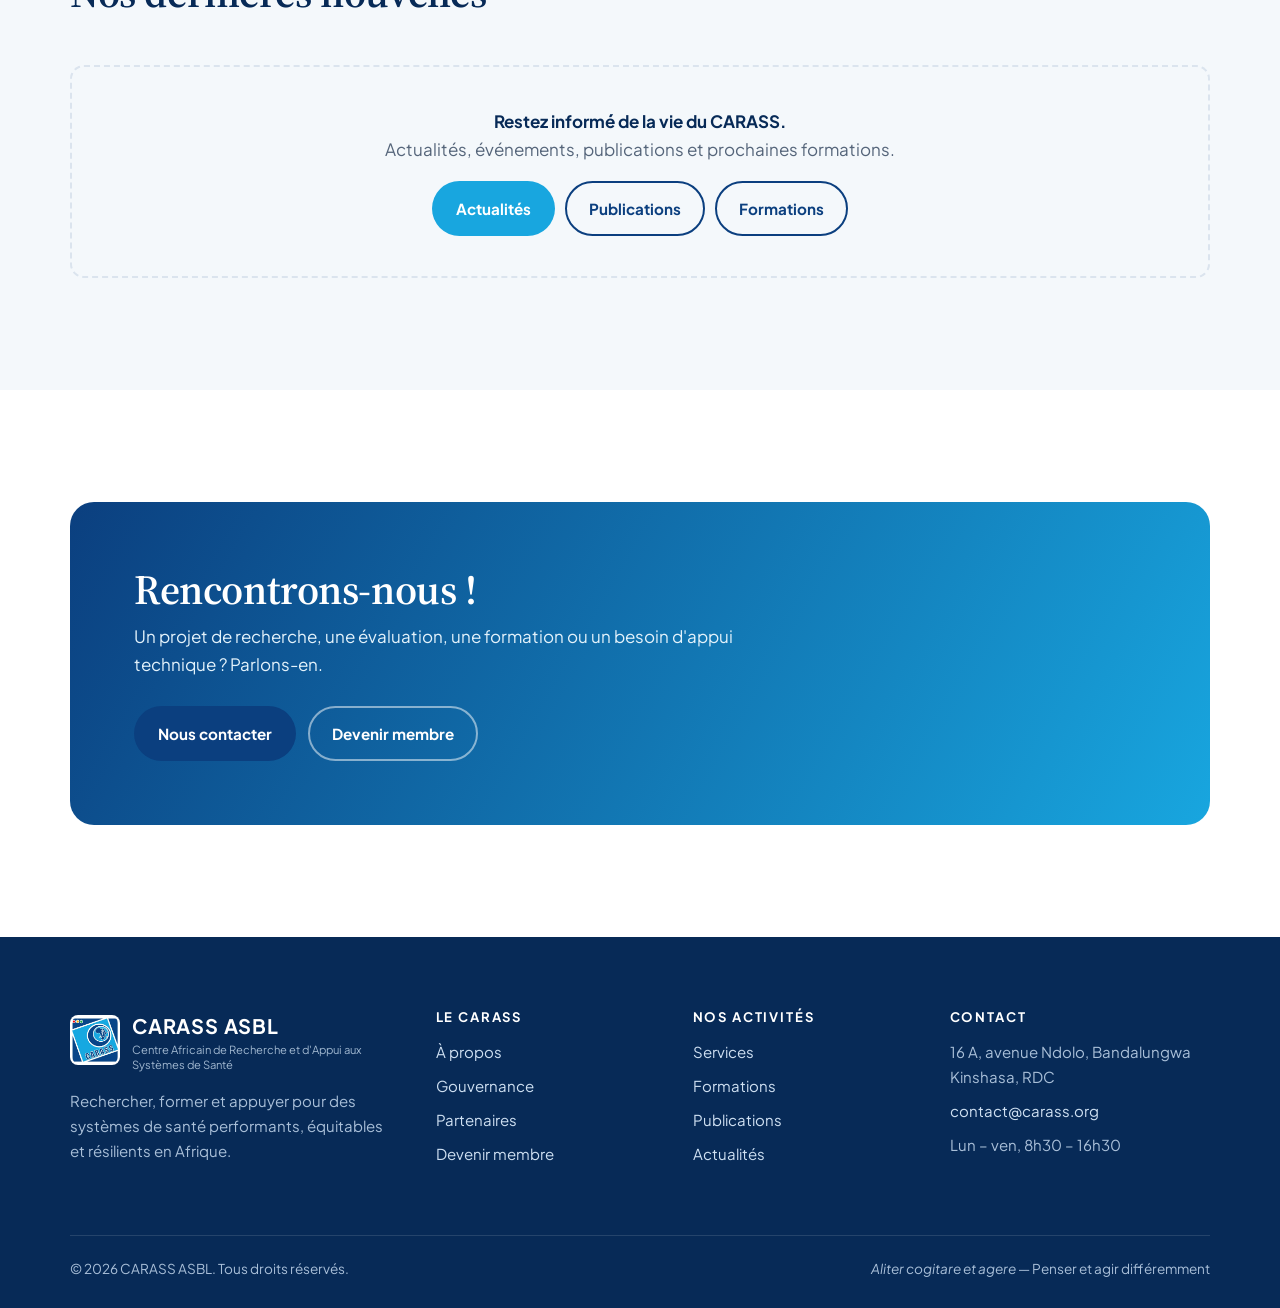
==== commit a19e8d46: "Sous-menus À propos et Services, onglets de page, section Équipe Co-Authored-By: Claude Opus 5.5 <no" ====
--- a/index.html
+++ b/index.html
@@ -18,8 +18,22 @@
     <button class="nav-toggle" aria-label="Ouvrir le menu" aria-expanded="false"><svg width="22" height="22" viewBox="0 0 24 24" fill="none" stroke="currentColor" stroke-width="2" stroke-linecap="round"><path d="M4 7h16M4 12h16M4 17h16"/></svg></button>
     <nav class="nav" aria-label="Navigation principale">
       <ul>
-        <li><a href="apropos.html">À propos</a></li>
-        <li><a href="services.html">Services</a></li>
+        <li class="has-sub"><a href="apropos.html">À propos</a>
+          <ul class="sub">
+            <li><a href="apropos.html#qui-sommes-nous">Qui sommes-nous</a></li>
+            <li><a href="apropos.html#missions-valeurs">Missions et valeurs</a></li>
+            <li><a href="apropos.html#gouvernance">Gouvernance</a></li>
+            <li><a href="apropos.html#equipe">Équipe</a></li>
+          </ul></li>
+        <li class="has-sub"><a href="services.html">Services</a>
+          <ul class="sub">
+            <li><a href="services.html#recherche">Recherche en santé publique</a></li>
+            <li><a href="services.html#suivi-evaluation">Suivi et évaluation</a></li>
+            <li><a href="services.html#donnees">Données</a></li>
+            <li><a href="services.html#synthese-evidence">Synthèse de l'évidence</a></li>
+            <li><a href="services.html#dialogue-politique">Dialogue politique</a></li>
+            <li><a href="services.html#gestion-projets">Gestion de projets</a></li>
+          </ul></li>
         <li><a href="publications.html">Publications</a></li>
         <li><a href="actualites.html">Actualités</a></li>
         <li><a href="formations.html">Formations</a></li>
@@ -85,19 +99,19 @@
           <div class="card__icon"><svg viewBox="0 0 24 24" fill="none" stroke="currentColor" stroke-width="2" stroke-linecap="round" stroke-linejoin="round"><path d="M3 3v18h18"/><path d="M7 15l4-5 3 3 5-7"/></svg></div>
           <h3>Recherche</h3>
           <p>Études, enquêtes, évaluations et recherche opérationnelle en santé publique et sur les politiques et systèmes de santé.</p>
-          <a href="services.html#axes">Voir les activités →</a>
+          <a href="services.html#recherche">Nos services de recherche →</a>
         </article>
         <article class="mission mission--2 reveal">
           <div class="card__icon"><svg viewBox="0 0 24 24" fill="none" stroke="currentColor" stroke-width="2" stroke-linecap="round" stroke-linejoin="round"><path d="M22 10L12 5 2 10l10 5 10-5z"/><path d="M6 12v5c3 2 9 2 12 0v-5"/></svg></div>
           <h3>Formation</h3>
           <p>Formation initiale et continue, mentorat, encadrement de travaux de licence, master et doctorat, outils d'analyse et IA.</p>
-          <a href="services.html#axes">Voir les activités →</a>
+          <a href="formations.html">Nos formations →</a>
         </article>
         <article class="mission mission--3 reveal">
           <div class="card__icon"><svg viewBox="0 0 24 24" fill="none" stroke="currentColor" stroke-width="2" stroke-linecap="round" stroke-linejoin="round"><path d="M12 21s-7-4.35-7-10a4 4 0 0 1 7-2.65A4 4 0 0 1 19 11c0 5.65-7 10-7 10z"/></svg></div>
           <h3>Appui aux systèmes de santé</h3>
           <p>Appui scientifique, technique et stratégique aux ministères, programmes, ONG et partenaires techniques et financiers.</p>
-          <a href="services.html#axes">Voir les activités →</a>
+          <a href="services.html">Tous nos services →</a>
         </article>
       </div>
     </div>
--- a/assets/style.css
+++ b/assets/style.css
@@ -272,6 +272,57 @@
   border: 2px dashed var(--line); border-radius: var(--radius); padding: 40px; text-align: center; color: var(--muted);
 }
 
+/* ---------- Sous-menus déroulants ---------- */
+.nav .has-sub { position: relative; }
+.nav .has-sub > a { display: flex; align-items: center; gap: 6px; }
+.nav .has-sub > a::after {
+  content: ""; width: 7px; height: 7px; border-right: 2px solid currentColor; border-bottom: 2px solid currentColor;
+  transform: rotate(45deg) translateY(-2px); opacity: .55;
+}
+.nav .sub {
+  position: absolute; top: calc(100% + 6px); left: 0; min-width: 260px;
+  display: block; background: #fff; border: 1px solid var(--line); border-radius: 12px;
+  box-shadow: var(--shadow); padding: 8px; z-index: 60;
+  opacity: 0; visibility: hidden; transform: translateY(6px);
+  transition: opacity .18s ease, transform .18s ease, visibility .18s;
+}
+.nav .sub::before { content: ""; position: absolute; left: 0; right: 0; top: -10px; height: 10px; }
+.nav .has-sub:hover > .sub, .nav .has-sub:focus-within > .sub { opacity: 1; visibility: visible; transform: none; }
+.nav .sub a { font-weight: 500; font-size: .92rem; padding: 10px 12px; box-shadow: none !important; border-radius: 8px !important; }
+
+/* ---------- Barre d'onglets de page ---------- */
+.subnav {
+  position: sticky; top: 76px; z-index: 40; background: #fff; border-bottom: 1px solid var(--line);
+}
+.subnav ul { list-style: none; margin: 0; padding: 0; display: flex; gap: 4px; overflow-x: auto; scrollbar-width: none; }
+.subnav ul::-webkit-scrollbar { display: none; }
+.subnav a {
+  display: block; white-space: nowrap; padding: 16px 16px; text-decoration: none;
+  font-weight: 600; font-size: .92rem; color: var(--muted); border-bottom: 3px solid transparent;
+}
+.subnav a:hover { color: var(--navy); }
+.subnav a.is-active { color: var(--navy); border-bottom-color: var(--sky); }
+.anchor { scroll-margin-top: 140px; }
+
+/* Services détaillés */
+.service { align-items: start; }
+.service__num {
+  font-family: var(--font-serif); font-size: 3rem; line-height: 1; color: var(--sky); margin-bottom: 14px;
+}
+
+/* Équipe */
+.person {
+  display: flex; align-items: center; gap: 20px; background: #fff; border: 1px solid var(--line);
+  border-radius: var(--radius); padding: 22px 26px; max-width: 560px;
+}
+.person__avatar {
+  width: 72px; height: 72px; border-radius: 50%; flex-shrink: 0; display: grid; place-items: center;
+  background: linear-gradient(135deg, var(--navy), var(--sky)); color: #fff;
+  font-family: var(--font-serif); font-size: 1.5rem; font-weight: 600;
+}
+.person strong { display: block; color: var(--navy-deep); font-size: 1.1rem; }
+.person span { color: var(--muted); font-size: .95rem; }
+
 /* ---------- Footer ---------- */
 .footer { background: var(--navy-deep); color: #a9bfd8; padding: 72px 0 28px; font-size: .94rem; }
 .footer__grid { display: grid; grid-template-columns: 1.5fr 1fr 1fr 1.2fr; gap: 40px; }
@@ -311,6 +362,14 @@
   .nav ul { flex-direction: column; align-items: stretch; }
   .nav a[aria-current="page"] { box-shadow: inset 3px 0 0 var(--sky); }
   .nav .btn { margin: 8px 0 0; justify-content: center; }
+  .nav { max-height: calc(100vh - 76px); overflow-y: auto; }
+  .nav .sub {
+    position: static; opacity: 1; visibility: visible; transform: none;
+    box-shadow: none; border: 0; border-left: 2px solid var(--line); border-radius: 0;
+    margin: 0 0 6px 14px; padding: 0 0 0 8px; min-width: 0;
+  }
+  .nav .has-sub > a::after { display: none; }
+  .nav .sub a { padding: 8px 12px; color: var(--muted); }
 }
 @media (max-width: 960px) {
   .hero__grid, .split { grid-template-columns: 1fr; }
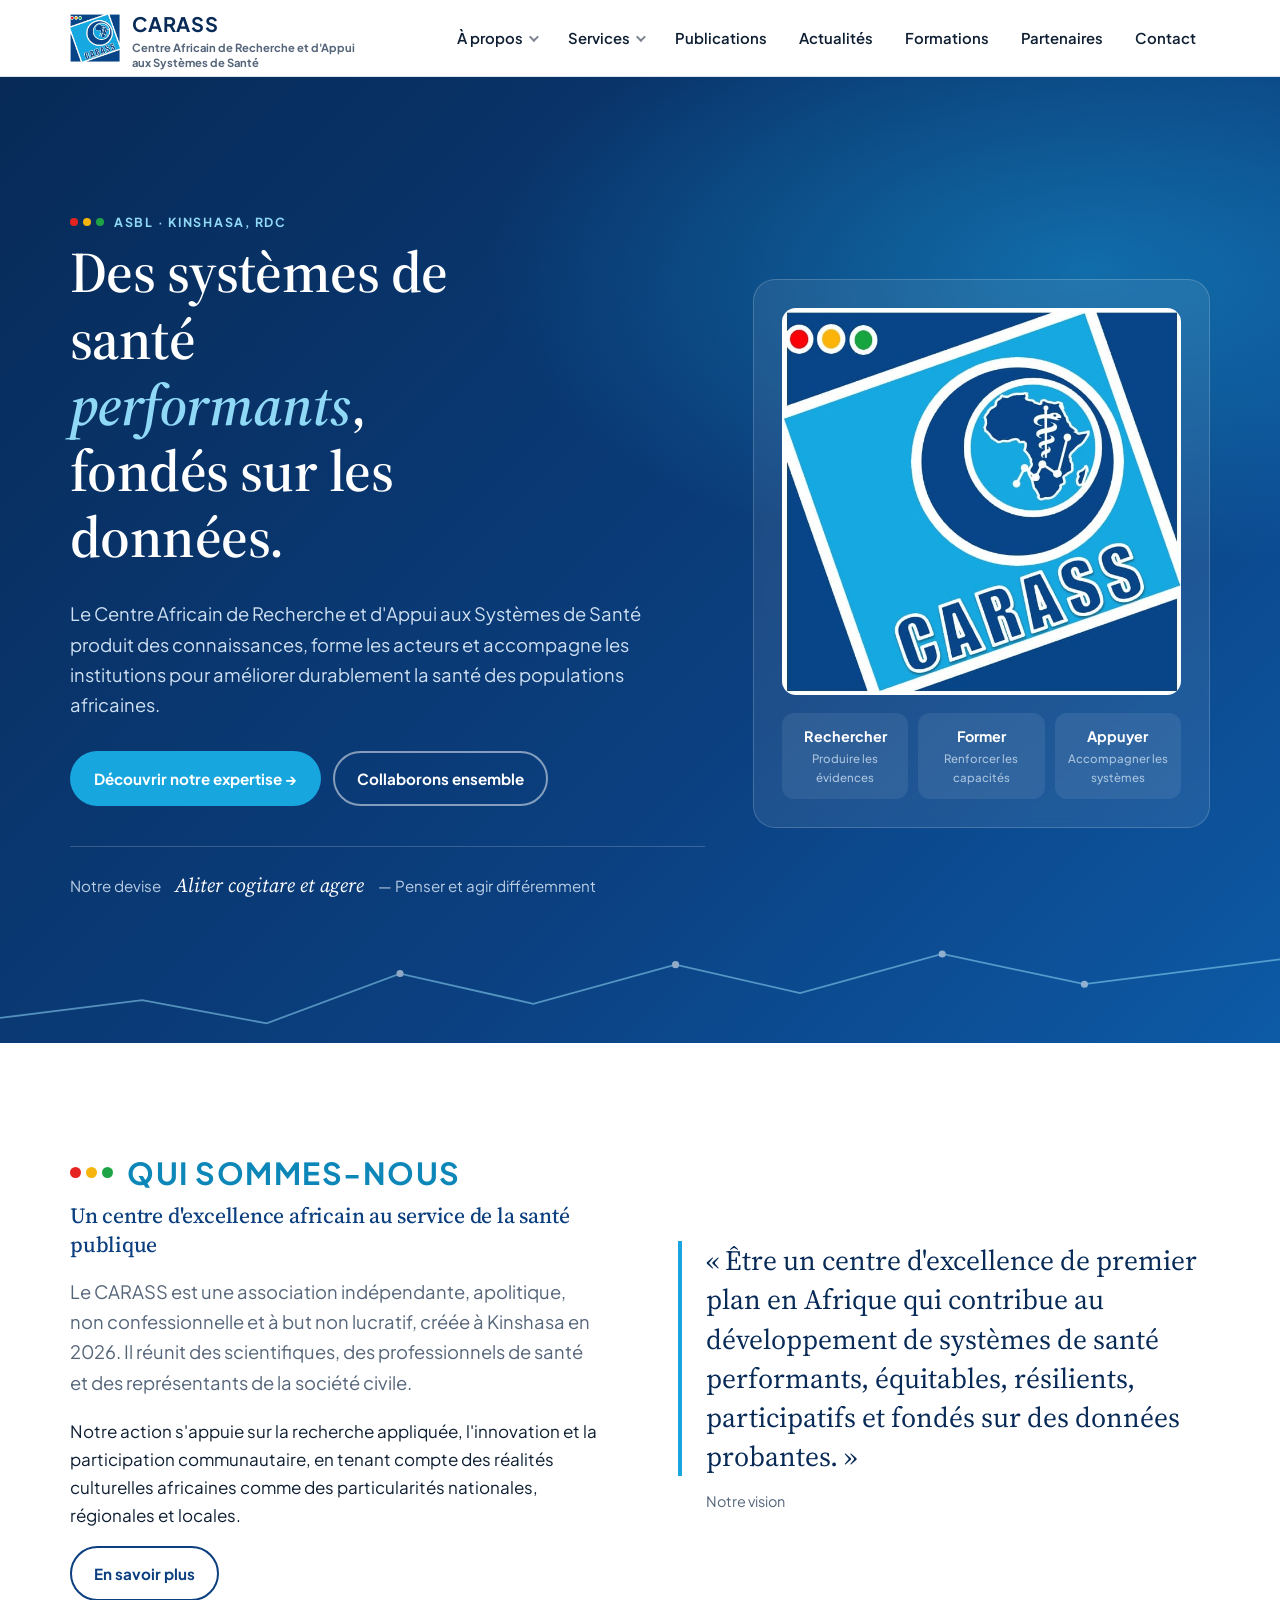
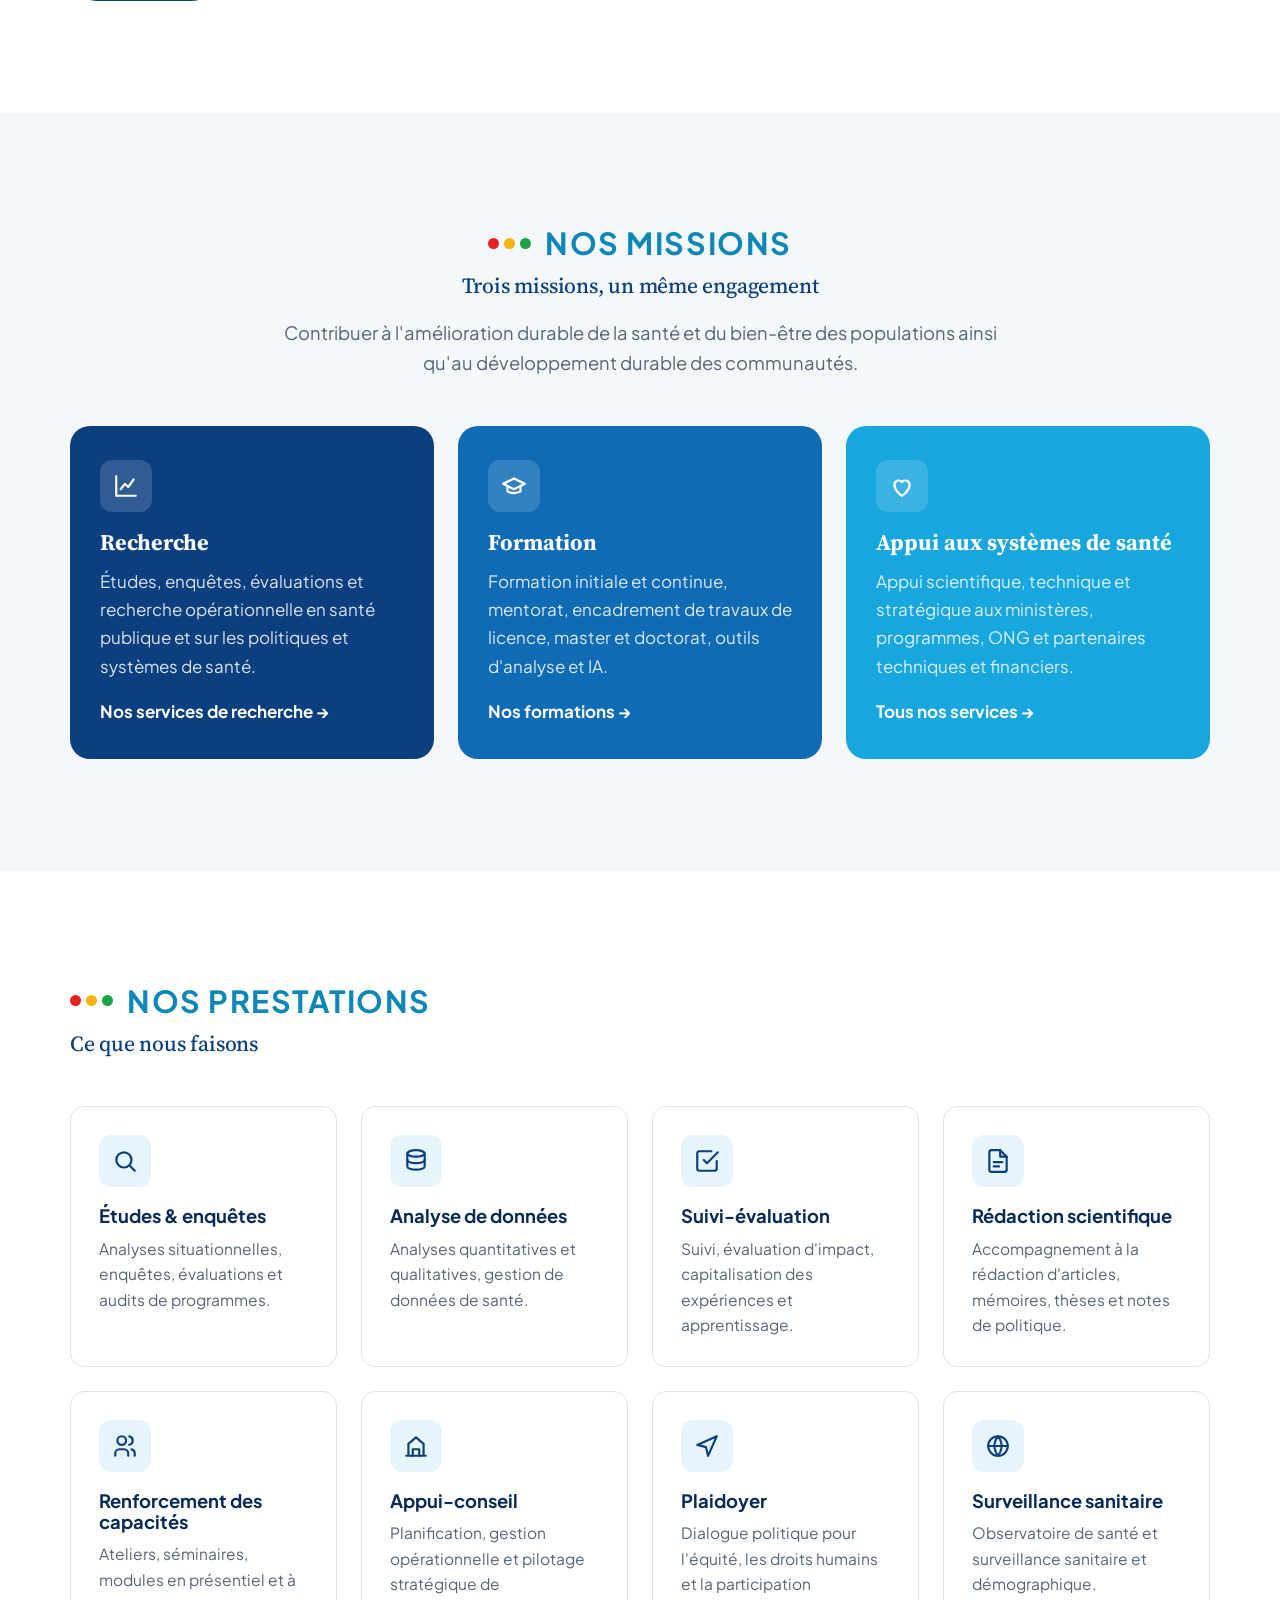
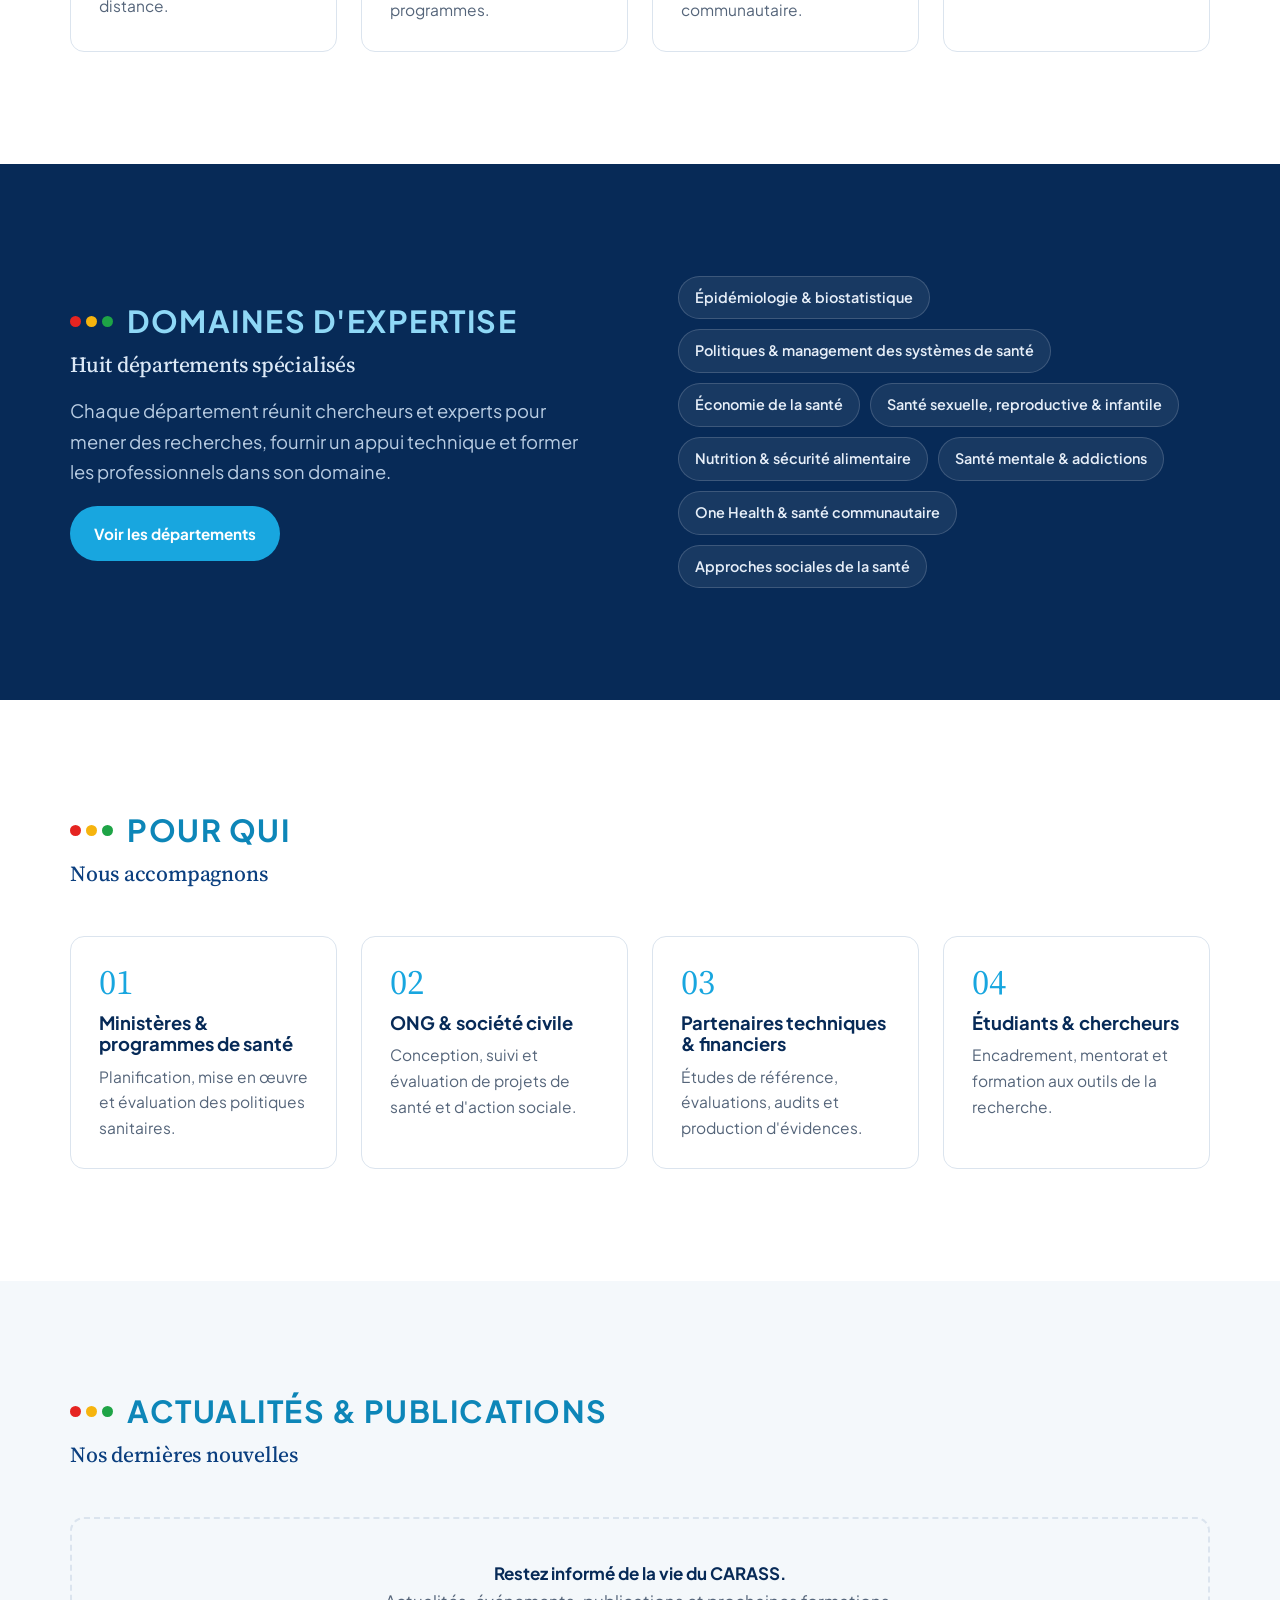
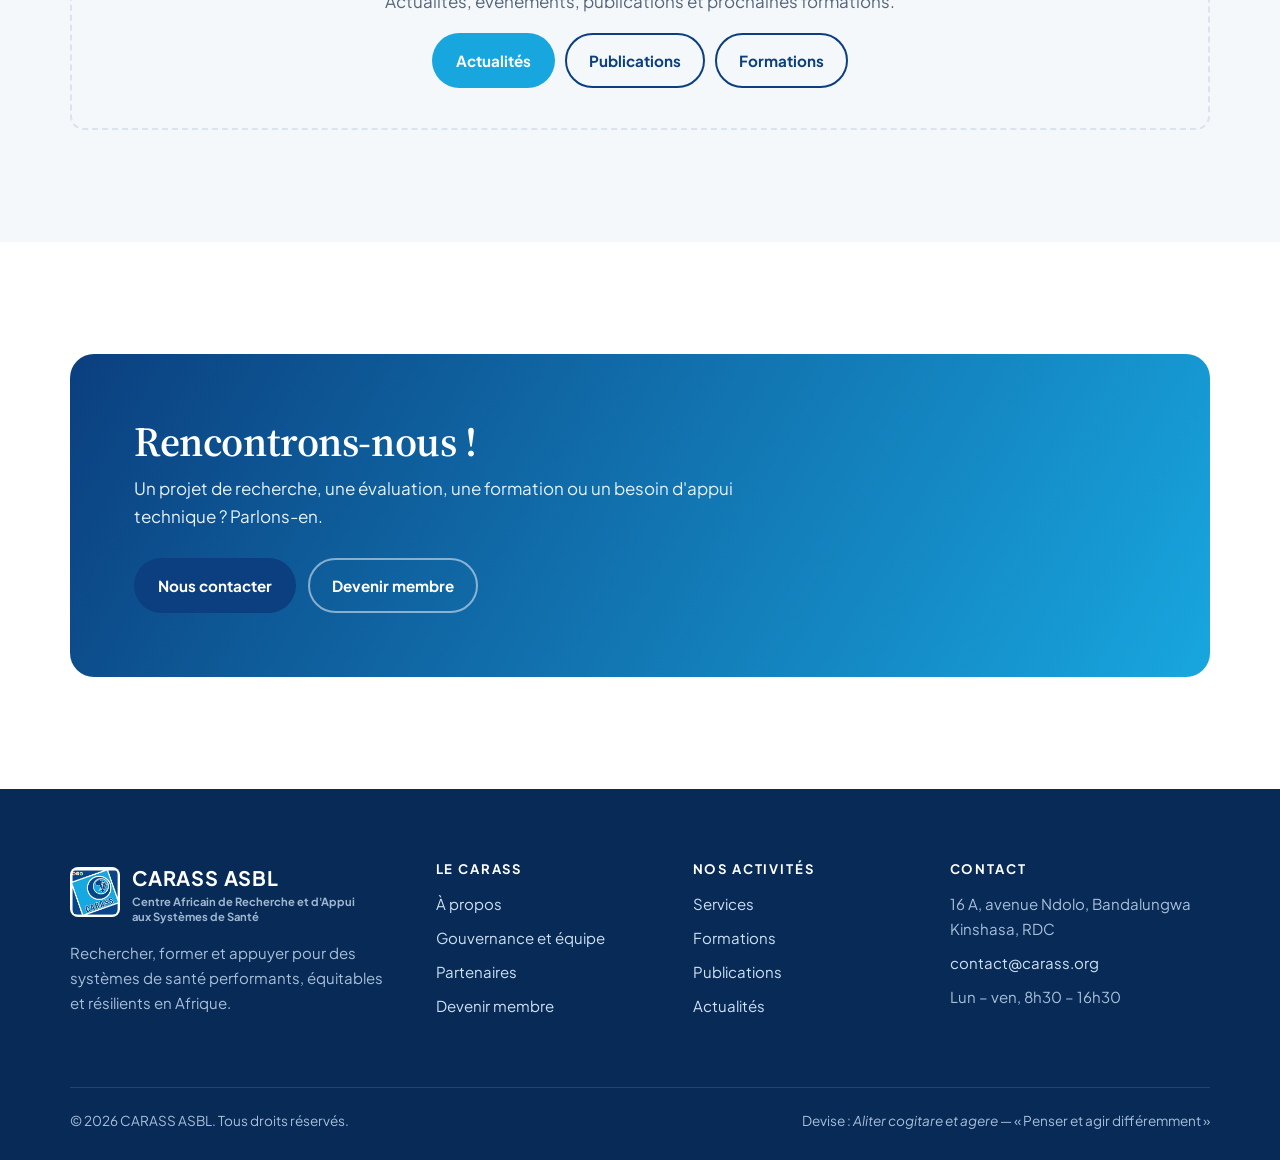
==== commit 94ece932: "Fusion Gouvernance et équipe, retrait de la section Équipe, devise précisée dans le pied de page Co-" ====
--- a/index.html
+++ b/index.html
@@ -22,8 +22,7 @@
           <ul class="sub">
             <li><a href="apropos.html#qui-sommes-nous">Qui sommes-nous</a></li>
             <li><a href="apropos.html#missions-valeurs">Missions et valeurs</a></li>
-            <li><a href="apropos.html#gouvernance">Gouvernance</a></li>
-            <li><a href="apropos.html#equipe">Équipe</a></li>
+            <li><a href="apropos.html#gouvernance">Gouvernance et équipe</a></li>
           </ul></li>
         <li class="has-sub"><a href="services.html">Services</a>
           <ul class="sub">
@@ -208,7 +207,7 @@
       </div>
       <div><h4>Le CARASS</h4><ul>
         <li><a href="apropos.html">À propos</a></li>
-        <li><a href="apropos.html#gouvernance">Gouvernance</a></li>
+        <li><a href="apropos.html#gouvernance">Gouvernance et équipe</a></li>
         <li><a href="partenaires.html">Partenaires</a></li>
         <li><a href="adhesion.html">Devenir membre</a></li>
       </ul></div>
@@ -224,7 +223,7 @@
         <li>Lun – ven, 8h30 – 16h30</li>
       </ul></div>
     </div>
-    <div class="footer__bottom"><span>© <span data-year>2026</span> CARASS ASBL. Tous droits réservés.</span><span><em>Aliter cogitare et agere</em> — Penser et agir différemment</span></div>
+    <div class="footer__bottom"><span>© <span data-year>2026</span> CARASS ASBL. Tous droits réservés.</span><span>Devise : <em>Aliter cogitare et agere</em> — « Penser et agir différemment »</span></div>
   </div>
 </footer>
 <script src="assets/main.js"></script>
--- a/assets/style.css
+++ b/assets/style.css
@@ -58,6 +58,20 @@
 .dots i:nth-child(1) { background: var(--red); }
 .dots i:nth-child(2) { background: var(--yellow); }
 .dots i:nth-child(3) { background: var(--green); }
+/* Titres de section (avec les 3 points) plus grands que le sous-titre qui suit */
+.eyebrow {
+  font-size: clamp(1.35rem, 2.4vw, 1.9rem); letter-spacing: .05em; gap: 14px;
+  color: #0d86b8; margin-bottom: 10px; line-height: 1.2;
+}
+.eyebrow .dots i { width: 11px; height: 11px; }
+.eyebrow + h2 {
+  font-size: clamp(1.1rem, 1.7vw, 1.35rem); font-weight: 500; color: var(--navy);
+  margin-bottom: .8em; line-height: 1.35;
+}
+.section--navy .eyebrow { color: #8fd8f6; }
+.section--navy .eyebrow + h2 { color: #dbe8f6; }
+.hero .eyebrow { font-size: .78rem; letter-spacing: .14em; gap: 10px; }
+.hero .eyebrow .dots i { width: 8px; height: 8px; }
 .lead { font-size: 1.15rem; color: var(--muted); max-width: 62ch; }
 .section--navy .lead { color: #b9cde3; }
 
@@ -77,7 +91,7 @@
 .brand { display: flex; align-items: center; gap: 12px; text-decoration: none; }
 .brand img { width: 50px; height: 50px; object-fit: contain; }
 .brand strong { display: block; font-size: 1.25rem; color: var(--navy-deep); letter-spacing: .04em; }
-.brand small { display: block; font-size: .7rem; color: var(--muted); line-height: 1.3; max-width: 230px; }
+.brand small { display: block; font-size: .7rem; font-weight: 700; color: var(--muted); line-height: 1.3; max-width: 240px; }
 
 .nav ul { list-style: none; display: flex; gap: 4px; margin: 0; padding: 0; align-items: center; }
 .nav a {
@@ -143,6 +157,15 @@
 }
 .page-hero h1 { color: #fff; }
 .page-hero .lead { color: #cfe0f2; }
+.page-hero__grid { display: grid; grid-template-columns: 1fr auto; gap: 48px; align-items: center; }
+.page-hero__logo {
+  width: clamp(200px, 24vw, 320px); height: auto; border-radius: 18px;
+  border: 6px solid rgba(255,255,255,.9); box-shadow: 0 24px 60px -20px rgba(0,0,0,.5);
+}
+@media (max-width: 760px) {
+  .page-hero__grid { grid-template-columns: 1fr; gap: 28px; }
+  .page-hero__logo { width: 200px; }
+}
 .crumbs { font-size: .85rem; color: #9fbbd8; margin-bottom: 14px; }
 .crumbs a { color: #cfe0f2; text-decoration: none; }
 
@@ -271,6 +294,234 @@
 .empty {
   border: 2px dashed var(--line); border-radius: var(--radius); padding: 40px; text-align: center; color: var(--muted);
 }
+
+/* ---------- Organigramme de gouvernance ---------- */
+.orgchart { margin: 0; --line-c: #9db7cf; --drop: 30px; --gap: 10px; }
+.orgchart__chain { display: flex; flex-direction: column; align-items: center; }
+.orgchart__box {
+  position: relative; width: min(100%, 340px); text-align: center;
+  border-radius: 12px; padding: 14px 18px; color: #fff;
+}
+.orgchart__box + .orgchart__box { margin-top: 28px; }
+.orgchart__box + .orgchart__box::before {
+  content: ""; position: absolute; left: 50%; top: -29px; height: 28px; border-left: 2px solid var(--line-c);
+}
+.orgchart__box strong { display: block; font-size: 1.02rem; }
+.orgchart__box span { display: block; font-size: .82rem; opacity: .85; }
+.orgchart__box--1 { background: var(--navy-deep); }
+.orgchart__box--2 { background: var(--navy); }
+.orgchart__box--3 { background: #0f6bb5; }
+.orgchart__box--4 { background: var(--sky); }
+/* Lignes latérales : Commission de contrôle (droite) et Conseil scientifique (gauche) */
+.orgchart__row {
+  --col-gap: 32px;
+  display: grid; grid-template-columns: 1fr minmax(0, 340px) 1fr; column-gap: var(--col-gap);
+  align-items: center;
+}
+.orgchart__row--side { min-height: 104px; }
+.orgchart__spine { position: relative; align-self: stretch; }
+.orgchart__spine::before { /* ligne verticale CA -> Direction */
+  content: ""; position: absolute; left: 50%; top: 0; bottom: 0; border-left: 2px solid var(--line-c);
+}
+.orgchart__spine--right::after { /* branche vers la droite */
+  content: ""; position: absolute; left: 50%; right: calc(-1 * var(--col-gap)); top: 50%; border-top: 2px solid var(--line-c);
+}
+.orgchart__row .orgchart__box { width: min(100%, 300px); margin: 0; }
+.orgchart__box--side { justify-self: start; }
+.orgchart__box--left { justify-self: end; }
+.orgchart__box--center { justify-self: center; width: min(100%, 340px) !important; }
+.orgchart__box--left::after { /* liaison Conseil scientifique -> Direction exécutive */
+  content: ""; position: absolute; top: 50%; left: 100%; width: var(--col-gap); border-top: 2px solid var(--line-c);
+}
+.orgchart__row--main { align-items: stretch; }
+.orgchart__row--main .orgchart__box { display: grid; place-items: center; }
+.orgchart__chain .orgchart__box:last-child { margin-bottom: 0; }
+@media (max-width: 640px) {
+  .orgchart__row { --col-gap: 12px; grid-template-columns: 1fr 1.25fr 1fr; }
+  .orgchart__row .orgchart__box { padding: 10px 8px; }
+  .orgchart__row .orgchart__box strong { font-size: .8rem; }
+  .orgchart__row--side { min-height: 84px; }
+}
+.orgchart__stem { width: 0; height: var(--drop); margin: 0 auto; border-left: 2px solid var(--line-c); }
+.orgchart__depts {
+  list-style: none; margin: var(--drop) 0 0; padding: 0;
+  display: grid; grid-template-columns: repeat(8, 1fr); gap: var(--gap);
+}
+.orgchart__depts li {
+  position: relative; background: #fff; border: 1px solid var(--line); border-top: 3px solid var(--sky);
+  border-radius: 10px; padding: 12px 10px; font-size: .8rem; line-height: 1.35; font-weight: 600;
+  color: var(--navy-deep); text-align: center;
+}
+.orgchart__depts b { display: block; font-family: var(--font-serif); font-size: 1.15rem; color: var(--sky); margin-bottom: 4px; }
+/* lien vertical vers chaque département */
+.orgchart__depts li::before {
+  content: ""; position: absolute; left: 50%; top: calc(-1 * var(--drop) - 3px); height: var(--drop); border-left: 2px solid var(--line-c);
+}
+/* barre horizontale commune */
+.orgchart__depts li::after {
+  content: ""; position: absolute; top: calc(-1 * var(--drop) - 3px); left: calc(-1 * var(--gap) / 2 - 1px); right: calc(-1 * var(--gap) / 2 - 1px);
+  border-top: 2px solid var(--line-c);
+}
+.orgchart__depts li:first-child::after { left: 50%; }
+.orgchart__depts li:last-child::after { right: 50%; }
+.orgchart figcaption {
+  text-align: center; margin-top: 18px; font-size: .78rem; font-weight: 700; letter-spacing: .14em;
+  text-transform: uppercase; color: var(--muted);
+}
+@media (max-width: 960px) {
+  /* arbre vertical : les départements se rattachent à une ligne à gauche */
+  .orgchart__depts {
+    grid-template-columns: 1fr; margin: 0; padding: 20px 0 0 28px; position: relative;
+  }
+  /* ligne horizontale du centre (sous la Direction) vers la colonne de gauche */
+  .orgchart__depts::after {
+    content: ""; position: absolute; left: 0; width: 50%; top: 0; border-top: 2px solid var(--line-c);
+  }
+  /* colonne verticale à gauche */
+  .orgchart__depts::before {
+    content: ""; position: absolute; left: 0; top: 0; bottom: 26px; border-left: 2px solid var(--line-c);
+  }
+  .orgchart__depts li { text-align: left; display: flex; gap: 12px; align-items: center; border-top-width: 1px; border-left: 3px solid var(--sky); }
+  .orgchart__depts b { margin: 0; }
+  .orgchart__depts li::before { left: -28px; top: 50%; height: 0; width: 28px; border-left: 0; border-top: 2px solid var(--line-c); }
+  .orgchart__depts li::after { display: none; }
+  .orgchart figcaption { text-align: left; }
+}
+
+/* Bouton Direction exécutive */
+.orgchart__box--btn {
+  border: 0; font: inherit; cursor: pointer; display: block;
+  box-shadow: 0 0 0 0 rgba(24,166,223,.5); animation: pulse 2.4s ease-out 3;
+  transition: transform .15s ease, box-shadow .15s ease, background .15s ease;
+}
+.orgchart__box--btn:hover { transform: translateY(-2px); filter: brightness(1.12); box-shadow: var(--shadow); }
+.orgchart__hint { text-align: center; color: var(--muted); font-size: .9rem; margin: 18px 0 0; }
+.modal__facts { list-style: none; margin: 14px 0 0; padding: 0; display: flex; flex-wrap: wrap; gap: 8px; }
+.modal__facts li {
+  font-size: .82rem; color: #e6eef8; background: rgba(255,255,255,.1);
+  border: 1px solid rgba(255,255,255,.18); border-radius: 999px; padding: 5px 12px;
+}
+.modal__empty {
+  grid-column: 1 / -1; margin: 0; padding: 32px; text-align: center; color: var(--muted);
+  border: 2px dashed var(--line); border-radius: 14px;
+}
+.orgchart__box--btn:focus-visible { outline: 3px solid var(--navy-deep); outline-offset: 3px; }
+.orgchart__box--btn em {
+  display: inline-block; margin-top: 8px; font-style: normal; font-size: .8rem; font-weight: 700;
+  background: rgba(255,255,255,.2); padding: 4px 12px; border-radius: 999px;
+}
+@keyframes pulse { 0% { box-shadow: 0 0 0 0 rgba(24,166,223,.55); } 100% { box-shadow: 0 0 0 16px rgba(24,166,223,0); } }
+@media (prefers-reduced-motion: reduce) { .orgchart__box--btn { animation: none; } }
+
+/* Fenêtre modale */
+.modal {
+  width: min(920px, calc(100vw - 32px)); max-height: calc(100vh - 48px); padding: 0;
+  border: 0; border-radius: 20px; box-shadow: 0 30px 80px -20px rgba(7,42,87,.5); color: var(--ink);
+}
+.modal::backdrop { background: rgba(7, 42, 87, .55); backdrop-filter: blur(3px); }
+.modal[open] { display: flex; flex-direction: column; animation: modalIn .22s ease; }
+@keyframes modalIn { from { opacity: 0; transform: translateY(12px); } to { opacity: 1; transform: none; } }
+.modal__head {
+  display: flex; justify-content: space-between; gap: 20px; align-items: flex-start;
+  padding: 28px 32px 22px; background: linear-gradient(135deg, var(--navy-deep), var(--navy)); color: #fff;
+}
+.modal__head h2 { color: #fff; margin: 4px 0 6px; font-size: clamp(1.5rem, 3vw, 2rem); }
+.modal__head p { margin: 0; color: #cfe0f2; font-size: .95rem; max-width: 60ch; }
+.modal__kicker { font-size: .75rem; font-weight: 700; letter-spacing: .14em; text-transform: uppercase; color: #8fd8f6; }
+.modal__close {
+  flex-shrink: 0; width: 42px; height: 42px; border-radius: 50%; border: 1px solid rgba(255,255,255,.35);
+  background: transparent; color: #fff; font-size: 1.6rem; line-height: 1; cursor: pointer;
+}
+.modal__close:hover { background: rgba(255,255,255,.12); }
+.modal__body { padding: 24px 32px 32px; overflow-y: auto; display: grid; grid-template-columns: 1fr 1fr; gap: 18px; }
+
+.modal__body { grid-template-columns: repeat(auto-fill, minmax(250px, 1fr)); }
+.modal__body.is-profile { display: block; }
+.member {
+  display: flex; gap: 16px; align-items: center; width: 100%; text-align: left; font: inherit; color: inherit;
+  background: #fff; border: 1px solid var(--line); border-radius: 14px; padding: 16px; cursor: pointer;
+  transition: border-color .15s ease, box-shadow .15s ease, transform .15s ease;
+}
+.member:hover { border-color: #b8d6ea; box-shadow: var(--shadow); transform: translateY(-2px); }
+.member:focus-visible { outline: 3px solid var(--sky); outline-offset: 2px; }
+.member__photo { width: 72px; height: 72px; border-radius: 50%; object-fit: cover; flex-shrink: 0; }
+.member__info { display: flex; flex-direction: column; gap: 2px; }
+.member__name { font-weight: 700; color: var(--navy-deep); font-size: 1.02rem; }
+.member__spec { font-size: .85rem; color: var(--muted); }
+.member__more { margin-top: 6px; font-size: .8rem; font-weight: 700; color: var(--sky); }
+
+.profile__back {
+  background: none; border: 0; padding: 6px 0; margin-bottom: 18px; cursor: pointer;
+  font: inherit; font-weight: 700; color: var(--navy);
+}
+.profile__back:hover { color: var(--sky); }
+.profile__top { display: flex; gap: 28px; align-items: center; margin-bottom: 26px; }
+.profile__photo { width: 150px; height: 150px; border-radius: 18px; object-fit: cover; flex-shrink: 0; box-shadow: var(--shadow); }
+.profile__photo.member__photo--empty svg { width: 70px; height: 70px; }
+.profile__photo.member__photo--empty { font-size: 2.6rem; }
+.profile h3 { font-family: var(--font-serif); font-size: 1.7rem; margin: 6px 0 14px; }
+.profile__facts { display: grid; grid-template-columns: repeat(2, minmax(0, 1fr)); gap: 10px 24px; margin: 0; }
+.profile__facts dt { font-size: .72rem; font-weight: 700; letter-spacing: .08em; text-transform: uppercase; color: var(--muted); }
+.profile__facts dd { margin: 0; font-weight: 600; color: var(--navy-deep); }
+.profile h4 { margin: 22px 0 6px; font-size: .95rem; color: var(--navy-deep); }
+.profile p { color: var(--muted); margin: 0; }
+@media (max-width: 640px) {
+  .profile__top { flex-direction: column; align-items: flex-start; gap: 16px; }
+  .profile__photo { width: 120px; height: 120px; }
+  .profile__facts { grid-template-columns: 1fr; }
+}
+.member__photo--empty {
+  display: grid; place-items: center; background: linear-gradient(135deg, var(--navy), var(--sky));
+  color: #fff; font-family: var(--font-serif); font-size: 1.6rem; font-weight: 600;
+}
+.member__photo--empty svg { width: 44px; height: 44px; opacity: .9; }
+.member__info { min-width: 0; }
+.member__role { display: block; line-height: 1.4; font-size: .75rem; font-weight: 700; letter-spacing: .08em; text-transform: uppercase; color: var(--sky); }
+.member h3 { margin: 4px 0 6px; font-size: 1.1rem; }
+.member__pending { color: var(--muted); font-weight: 500; font-style: italic; }
+.member__title { font-weight: 600; color: var(--navy); font-size: .92rem; margin-bottom: 8px; }
+.member p { font-size: .9rem; color: var(--muted); margin-bottom: 8px; }
+.member__mission strong { color: var(--navy-deep); }
+.member__links a { color: var(--navy); font-weight: 600; word-break: break-all; }
+@media (max-width: 760px) {
+  .modal__body { grid-template-columns: 1fr; padding: 18px; }
+  .modal__head { padding: 22px 18px 18px; }
+}
+
+/* ---------- Cartes des membres (CA, Direction) ---------- */
+.team-block { margin-top: 64px; }
+.team-block__head { margin-bottom: 24px; }
+.team-block__head h3 {
+  display: flex; align-items: center; gap: 14px; margin: 0;
+  font-family: var(--font-serif); font-weight: 600; font-size: clamp(1.4rem, 2.4vw, 1.8rem);
+}
+.team-block__head .dots i { width: 11px; height: 11px; }
+.team-block__head p { color: var(--muted); margin: 0; max-width: 70ch; }
+.team-grid { display: grid; grid-template-columns: repeat(auto-fill, minmax(230px, 1fr)); gap: 20px; }
+.tcard {
+  background: #fff; border: 1px solid var(--line); border-radius: 16px; overflow: hidden;
+  display: flex; flex-direction: column; transition: box-shadow .2s ease, transform .2s ease;
+}
+.tcard:hover { box-shadow: var(--shadow); transform: translateY(-3px); }
+.tcard__photo {
+  position: relative; aspect-ratio: 4 / 4.2; display: grid; place-items: center;
+  background: linear-gradient(135deg, var(--navy) 0%, var(--sky) 100%); color: #fff;
+  font-family: var(--font-serif); font-size: 3rem; font-weight: 600; letter-spacing: .02em;
+}
+.tcard__photo img { position: absolute; inset: 0; width: 100%; height: 100%; object-fit: cover; }
+.tcard__photo--empty { background: linear-gradient(135deg, #dfe9f3, #c9dbeb); color: #8aa6c1; }
+.tcard__photo--empty svg { width: 42%; height: 42%; }
+.tcard__body { padding: 18px 18px 20px; }
+.tcard__role {
+  display: inline-block; font-size: .74rem; font-weight: 700; letter-spacing: .06em; text-transform: uppercase;
+  color: var(--navy); background: var(--sky-soft); border-radius: 999px; padding: 4px 10px; line-height: 1.4;
+}
+.tcard__name { margin: 0 0 10px; font-size: 1.08rem; color: var(--navy-deep); line-height: 1.3; }
+.tcard__name--pending { color: var(--muted); font-style: italic; font-weight: 500; }
+.tcard__facts { margin: 0; display: grid; gap: 8px; }
+.tcard__facts dt { font-size: .7rem; font-weight: 700; letter-spacing: .08em; text-transform: uppercase; color: var(--muted); }
+.tcard__facts dd { margin: 0; font-size: .92rem; color: var(--ink); }
+.section--alt .tcard { background: #fff; }
 
 /* ---------- Sous-menus déroulants ---------- */
 .nav .has-sub { position: relative; }
